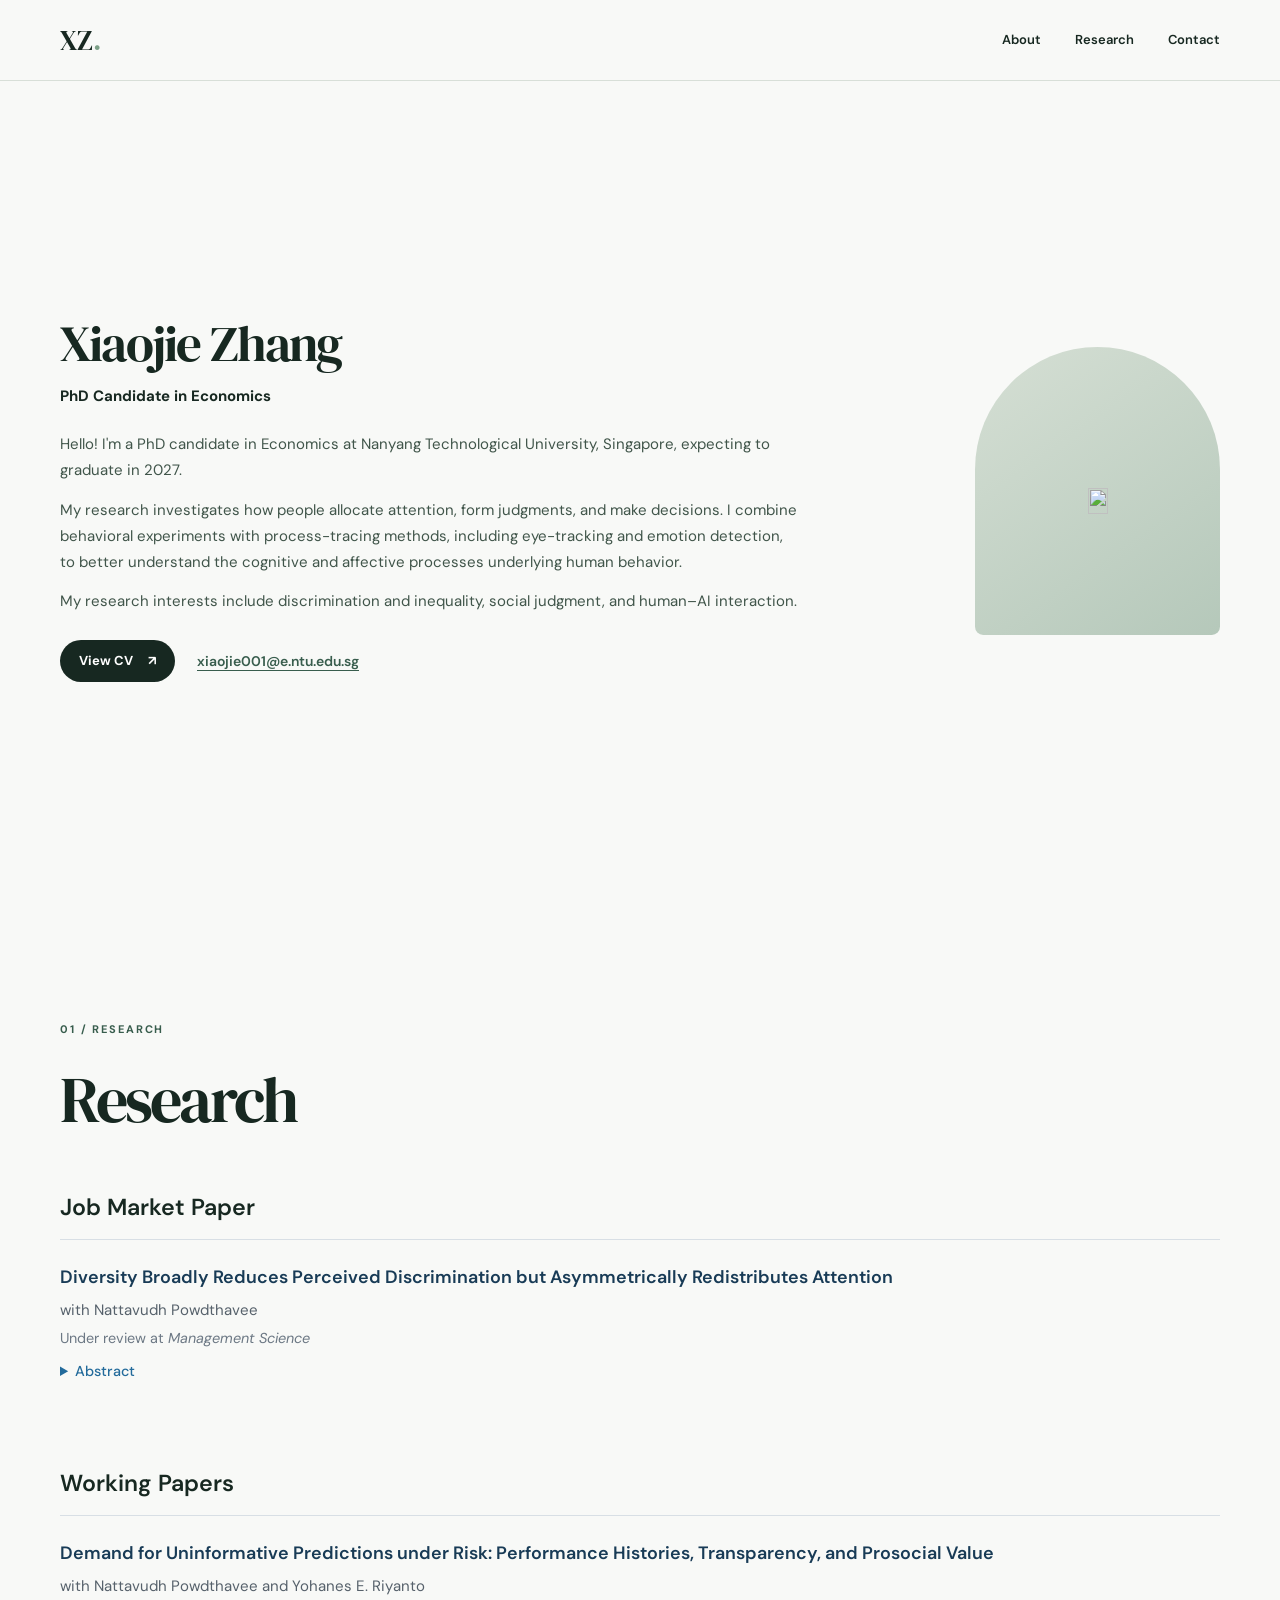
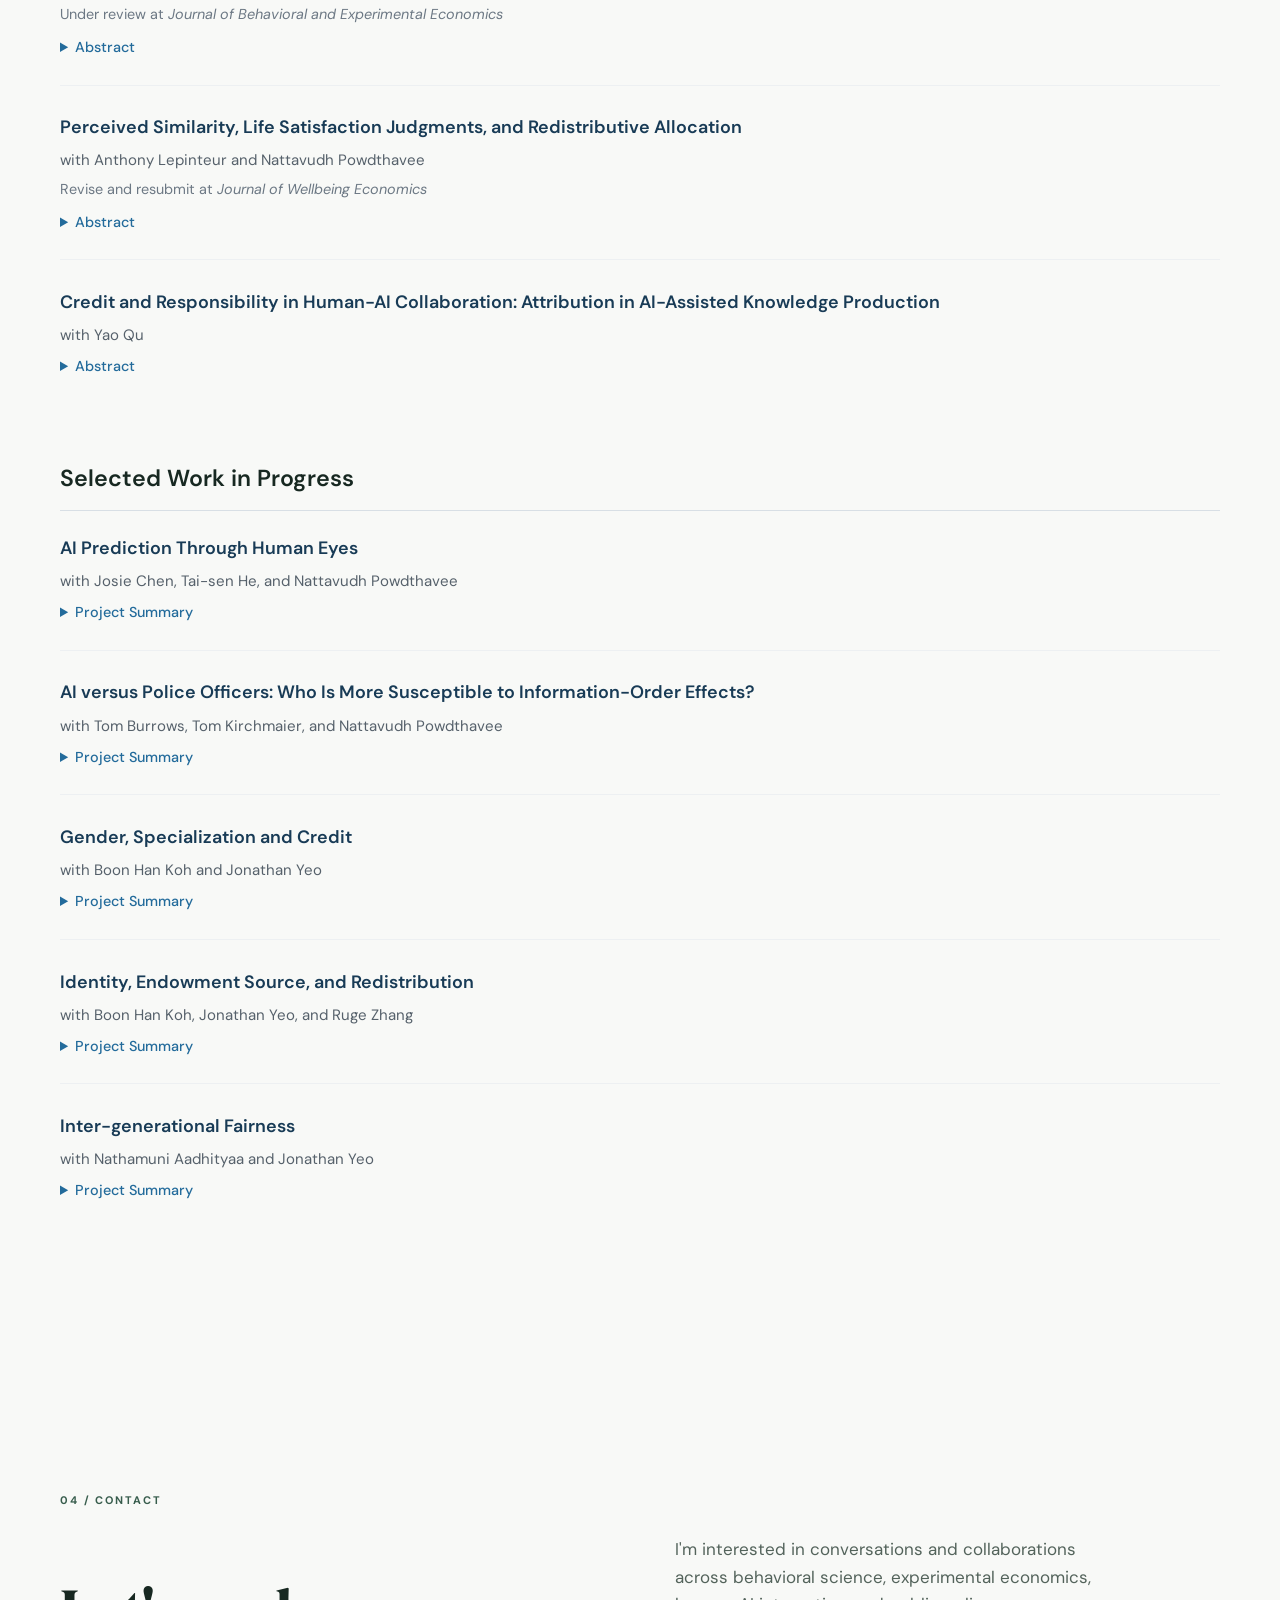
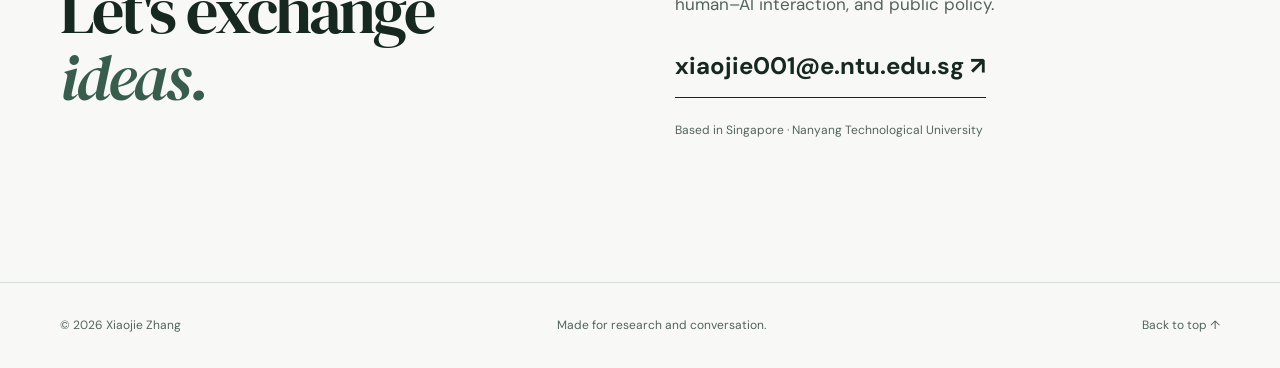
==== index.html @ b6a3ad47 "Initial commit" ====
<!doctype html>
<html lang="en">
<head>
  <meta charset="utf-8" />

  <title>Xiaojie Zhang | Research</title>
  <link rel="stylesheet" href="styles.css" />
  <script defer src="script.js"></script>
</head>
<body>
  <a class="skip-link" href="#main">Skip to main content</a>
  <header class="site-header">
    <div class="wrap nav-inner">
      <a class="brand" href="#top" aria-label="Xiaojie Zhang, home">XZ<span class="brand-dot">.</span></a>
      <nav aria-label="Main navigation" class="main-nav">
        <a href="#top">About</a><a href="#research">Research</a><a href="#contact">Contact</a>
      </nav>

    </div>
  </header>

  <main id="main">
    <section class="intro-section wrap" id="top" aria-labelledby="intro-title">
      <div class="intro-copy">


<h1 id="intro-title">Xiaojie Zhang</h1>

<p class="intro-role">PhD Candidate in Economics</p>

<p>
  Hello! I'm a PhD candidate in Economics at Nanyang Technological
  University, Singapore, expecting to graduate in 2027.
</p>

<p>
  My research investigates how people allocate attention, form
  judgments, and make decisions. I combine behavioral experiments
  with process-tracing methods, including eye-tracking and emotion
  detection, to better understand the cognitive and affective
  processes underlying human behavior.
</p>

<p>
  My research interests include discrimination and inequality,
  social judgment, and human–AI interaction.
</p>
 <div class="intro-contact">
<a class="intro-cv button primary"
   href="https://drive.google.com/file/d/1fmXw4GqpnabKUkAqQU7kbTFa40cPw5kl/view?usp=sharing"
   target="_blank"
   rel="noopener noreferrer">
  View CV <span aria-hidden="true">↗</span>
</a>
<a class="intro-email" href="mailto:xiaojie001@e.ntu.edu.sg">xiaojie001@e.ntu.edu.sg</a></div>
      </div>
      <aside class="intro-portrait" aria-label="Professional portrait">
        <div class="portrait">
          <div class="portrait-placeholder"><span class="monogram"></span><small><img src="photo_XJ.png" > </small></div>

        </div>
      </aside>
    </section>


<section class="research-section wrap" id="research" aria-labelledby="research-heading">

  <div class="section-heading">
    <div>
      <p class="section-kicker">01 / RESEARCH</p>
      <h2 id="research-heading">Research</h2>
    </div>
  </div>

  <!-- JOB MARKET PAPER -->
  <div class="research-group">
    <h3 class="research-group-title">Job Market Paper</h3>

    <article class="paper-entry">
      <h4>Diversity Broadly Reduces Perceived Discrimination but Asymmetrically Redistributes Attention  </h4>
      <p class="paper-authors">with Nattavudh Powdthavee</p>
      <p class="paper-status">Under review at <em>Management Science</em></p>

<div class="paper-actions">
  <details class="paper-details">
    <summary>Abstract</summary>
    <p>
     Organizations often treat workforce diversity as evidence of fairness, yet diversity itself
may shape how discrimination is recognized. We investigate this possibility in a preregistered
experiment with 1,159 U.S. adults using webcam-based eye tracking. Participants evaluated
hiring outcomes in which discrimination against a focal racial minority group (Asian American
or Black American, assigned between subjects) was held constant while the demographic composition
of other selected candidates varied. We find that greater diversity reduced perceived
discrimination against both focal groups, but its effects on visual attention were asymmetric.
When the focal applicant was the only racial minority selected, Asian American and Black
American applicants received comparable attention. As the hiring outcome became more diverse,
attention to Asian American applicants declined, whereas attention to Black American
applicants was maintained or increased. Exploratory analyses suggest two potential mechanisms:
diversity may serve as a signal of fairness, reducing perceived discrimination, while
competition for limited attention may disproportionately reduce scrutiny of Asian American
applicants. These findings reveal that workforce diversity may not only shape how fair an organization
appears, but also whose disadvantage receives attention and whose is overlooked.
    </p>
  </details>


</div>

    </article>
  </div>

  <!-- WORKING PAPERS -->
  <div class="research-group">
    <h3 class="research-group-title">Working Papers</h3>

    <article class="paper-entry">
      <h4>Demand for Uninformative Predictions under Risk: Performance Histories, Transparency, and Prosocial Value</h4>
      <p class="paper-authors">with Nattavudh Powdthavee and Yohanes E. Riyanto</p>
      <p class="paper-status">Under review at <em>Journal of Behavioral and Experimental Economics</em></p>
      <details class="paper-details">
        <summary>Abstract</summary>
        <p>Predictions that are statistically independent of the outcomes they forecast have no instrumental value, yet people may still acquire them after observing a record of success. We examine whether disclosing their random generation reduces demand and whether demand persists when acquisition benefits charity. In a preregistered laboratory experiment, 750 participants in 39 sessions bet on five fair coin tosses and could surrender part of their endowment to see a prediction before each toss. A 2 × 2 design varies disclosure of the prediction process and whether the surrendered amount is retained by the experimenter or donated to charity. Before any performance history is observed, disclosure reduces acquisition from 30.5% to 13.5% under purchase but only from 30.3% to 28.2% under donation. Successful histories subsequently increase acquisition in all four conditions, including under full disclosure, and the data do not establish that disclosure weakens this response. In the full-information donation condition, 87.8% of bets by acquirers following successful histories match the prediction, against 48.4% among non-acquirers. Disclosure can therefore reduce conventional demand for an uninformative prediction but does not eliminate responses to random success. When acquisition is prosocial, initial demand may persist, and acquirers still use the prediction.</p>
      </details>
    </article>

    <article class="paper-entry">
      <h4>Perceived Similarity, Life Satisfaction Judgments, and Redistributive Allocation</h4>
      <p class="paper-authors">with Anthony Lepinteur and Nattavudh Powdthavee</p>
      <p class="paper-status">Revise and resubmit at <em>Journal of Wellbeing Economics</em></p>
      <details class="paper-details">
        <summary>Abstract</summary>
        <p>It is well-established that people tend to allocate more resources to ingroup or socially similar recipients. Yet it remains unclear whether these transfers reflect a belief that similar recipients suffered larger life satisfaction losses, or whether similarity influences allocation through some other channel. We test this in a preregistered experiment with U.S. participants. Evaluators reported perceived similarity to a target profile, judged changes in a target’s life satisfaction following mirror-opposite income, career, and health shocks, then allocated funds from a temporary public-assistance program to the same target. While randomly assigned demographic similarity (shared gender, age proximity) had no effect on judged welfare loss or allocation, with Bayesian evidence favoring the null, we find that perceived similarity predicted both. A one-standard-deviation increase in perceived similarity predicted percentage points more allocation, though greater similarity was also associated with smaller judged effects of negative shocks. Similar recipients received more support despite being judged to have suffered less, not more. Judgments showed pronounced loss aversion: negative shocks were judged to reduce life satisfaction about times as much as equivalent positive shocks increased it. These findings separate judgments of subjective well-being loss from distributive priority, indicating that similarity-based allocation reflects in-group favoritism rather than a belief that similar recipients suffered larger life-satisfaction losses, with implications for how support is targeted in public-assistance and redistribution settings.</p>
      </details>
    </article>

    <article class="paper-entry">
      <h4>Credit and Responsibility in Human-AI Collaboration: Attribution in AI-Assisted Knowledge Production</h4>
      <p class="paper-authors">with Yao Qu</p>
      <details class="paper-details">
        <summary>Abstract</summary>
        <p>This study examines how individuals make ethical judgments about credit and responsibility in human-AI collaboration and identifies the psychological mechanisms underlying attribution in this context. Drawing on attribution theory, we contrast motivational and informational accounts using a randomized experimental design that isolates attribution from performance-based inference. The results show that attribution follows an informational logic: negative outcomes are treated as diagnostic of responsibility and lead to a systematic concentration of attribution on the human actor, while evaluative perspective plays a limited role. This pattern is further conditioned by how AI is perceived, with responsibility becoming more distributed when AI is viewed as a collaborative contributor rather than a tool. We argue that this responsibility-centered pattern reflects the liminal status of AI in knowledge production, where contributions are distributed but accountability remains anchored to humans. These findings have implications for moral accountability, authorship, and the ethical governance of knowledge work in AI-assisted contexts.</p>
      </details>
    </article>
  </div>

  <!-- WORK IN PROGRESS -->
  <div class="research-group">
    <h3 class="research-group-title">Selected Work in Progress</h3>

    <article class="paper-entry">
      <h4>AI Prediction Through Human Eyes</h4>
      <p class="paper-authors">with Josie Chen, Tai-sen He, and Nattavudh Powdthavee</p>
      <details class="paper-details">
        <summary>Project Summary</summary>
        <p>Exploring the role of human visual attention in AI predictions of human decisions.</p>
      </details>
    </article>

    <article class="paper-entry">
      <h4>AI versus Police Officers: Who Is More Susceptible to Information-Order Effects?</h4>
      <p class="paper-authors">with Tom Burrows, Tom Kirchmaier, and Nattavudh Powdthavee</p>
      <details class="paper-details">
        <summary>Project Summary</summary>
        <p>Comparing the influence of information order on judgments made by people and AI.</p>
      </details>
    </article>

    <article class="paper-entry">
      <h4>Gender, Specialization and Credit</h4>
      <p class="paper-authors">with Boon Han Koh and Jonathan Yeo</p>
      <details class="paper-details">
        <summary>Project Summary</summary>
        <p>Studying gender and the distribution of credit in tasks involving specialization.</p>
      </details>
    </article>

    <article class="paper-entry">
      <h4>Identity, Endowment Source, and Redistribution</h4>
      <p class="paper-authors">with Boon Han Koh, Jonathan Yeo, and Ruge Zhang</p>
      <details class="paper-details">
        <summary>Project Summary</summary>
        <p>Research on identity, the origins of endowments, and redistributive decisions.</p>
      </details>
    </article>

    <article class="paper-entry">
      <h4>Inter-generational Fairness</h4>
      <p class="paper-authors">with Nathamuni Aadhityaa and Jonathan Yeo</p>
      <details class="paper-details">
        <summary>Project Summary</summary>
        <p>Exploring fairness and allocation across generations.</p>
      </details>
    </article>
  </div>

</section>



    <section class="contact-section wrap" id="contact" aria-labelledby="contact-heading"><p class="section-kicker">04 / CONTACT</p><div class="contact-grid"><h2 id="contact-heading">Let's exchange<br><em>ideas.</em></h2><div><p>I'm interested in conversations and collaborations across behavioral science, experimental economics, human–AI interaction, and public policy.</p><a class="contact-email" href="mailto:xiaojie001@e.ntu.edu.sg">xiaojie001@e.ntu.edu.sg <span aria-hidden="true">↗</span></a><p class="location">Based in Singapore · Nanyang Technological University</p></div></div></section>
  </main>
  <footer class="footer"><div class="wrap footer-inner"><span>© <span id="year">2026</span> Xiaojie Zhang</span><span>Made for research and conversation.</span><a href="#top">Back to top ↑</a></div></footer>
</body>
</html>
---- styles.css ----
@import url('https://fonts.googleapis.com/css2?family=DM+Sans:wght@400;500;600;700&family=DM+Serif+Display:ital@0;1&display=swap');
:root{--bg:#f8f9f7;--ink:#172821;--muted:#53635b;--border:#d8dfd8;--accent:#385d4d;--pale:#eaf0e9;--card:#ffffff;--serif:'DM Serif Display',Georgia,serif;--sans:'DM Sans',Arial,sans-serif}*{box-sizing:border-box}html{scroll-behavior:smooth;scroll-padding-top:90px}body{margin:0;font-family:var(--sans);background:var(--bg);color:var(--ink);line-height:1.6;-webkit-font-smoothing:antialiased}a{color:inherit;text-decoration:none}button{font:inherit}.wrap{width:min(1160px,calc(100% - 80px));margin-inline:auto}.skip-link{position:absolute;top:-50px;left:10px;padding:10px;background:#fff;z-index:99}.skip-link:focus{top:10px}.site-header{position:sticky;top:0;z-index:10;background:rgba(248,249,247,.94);backdrop-filter:blur(16px);border-bottom:1px solid var(--border)}.nav-inner{min-height:80px;display:flex;align-items:center;justify-content:space-between;gap:24px}.brand{font-family:var(--serif);font-size:28px;line-height:1}.brand-dot{color:#7ca087}.main-nav{display:flex;gap:34px;font-size:13px;font-weight:600}.main-nav a,.footer a{transition:color .2s}.main-nav a:hover,.footer a:hover{color:#70927c}.nav-cv{border:1px solid var(--ink);border-radius:100px;padding:9px 20px;font-size:13px;font-weight:700}.nav-cv:hover{background:var(--ink);color:#fff}.hero{display:grid;grid-template-columns:1.32fr .68fr;align-items:center;gap:80px;min-height:650px;padding-top:72px;padding-bottom:92px}.eyebrow,.section-kicker,.small-label{letter-spacing:.17em;font-size:11px;font-weight:700}.eyebrow{display:flex;align-items:center;gap:10px;color:var(--accent)}.status-dot{height:7px;width:7px;background:#6c9a74;border-radius:50%}h1,h2,h3,p{margin-top:0}h1,h2{font-family:var(--serif);font-weight:400;letter-spacing:-.045em}h1{font-size:clamp(82px,10vw,150px);line-height:.92;margin:26px 0 35px}h1 em,h2 em{font-weight:400;color:var(--accent)}.hero-role{font-weight:700;font-size:18px;line-height:1.45}.hero-role span{font-weight:400;color:var(--muted)}.hero-intro{font-size:17px;color:var(--muted);max-width:520px;line-height:1.8;margin:25px 0 29px}.hero-actions{display:flex;gap:28px;align-items:center;flex-wrap:wrap}.button{display:inline-flex;gap:26px;align-items:center;padding:15px 23px;border-radius:100px;font-size:13px;font-weight:700}.button.primary{background:var(--ink);color:#fff}.button.primary:hover{background:var(--accent)}.text-link{font-size:13px;font-weight:700;border-bottom:1px solid var(--ink);padding-bottom:4px}.portrait{aspect-ratio:4/4.6;background:linear-gradient(145deg,#d5dfd4,#b5c8ba);overflow:hidden;border-radius:150px 150px 10px 10px}.portrait img{width:100%;height:100%;object-fit:cover}.portrait-placeholder{height:100%;display:flex;flex-direction:column;align-items:center;justify-content:center;color:#395c48;gap:20px}.monogram{font-family:var(--serif);font-size:100px;opacity:.55}.portrait-placeholder small{font-size:11px;letter-spacing:.1em;text-transform:uppercase}.hero-note{padding-top:24px}.small-label{color:var(--muted)}.hero-note p{font-family:var(--serif);font-size:21px;line-height:1.4;margin:10px 0 0}.hero-note span:not(.small-label){color:#8b9e8d}.about-section{background:var(--pale);padding:115px 0}.about-grid{display:grid;grid-template-columns:1fr 1fr;gap:90px}.section-kicker{color:var(--accent);margin-bottom:27px}h2{font-size:clamp(43px,5vw,68px);line-height:1.05}.about-text{font-size:17px;line-height:1.85;color:#40554a}.about-text p{margin-bottom:20px}.tags{display:flex;flex-wrap:wrap;gap:9px;margin-top:25px}.tags span{border:1px solid #b4c6b8;border-radius:40px;padding:7px 13px;font-size:12px;color:var(--ink)}.research-section{padding-top:120px;padding-bottom:110px}.section-heading{display:flex;justify-content:space-between;gap:40px;align-items:end;margin-bottom:35px}.section-heading h2{margin-bottom:0}.section-heading>p{color:var(--muted);max-width:260px;font-size:14px}.filter-bar{display:flex;gap:10px;flex-wrap:wrap;border-bottom:1px solid var(--border);padding:0 0 25px;margin-bottom:28px}.filter{background:transparent;border:1px solid var(--border);border-radius:40px;padding:10px 17px;cursor:pointer;font-size:12px;font-weight:700;color:var(--muted);transition:background .2s,color .2s}.filter:hover,.filter.active{background:var(--ink);color:#fff;border-color:var(--ink)}.filter-count{opacity:.55;padding-left:6px}.project-grid{display:grid;grid-template-columns:repeat(3,minmax(0,1fr));gap:16px}.project{background:var(--card);border:1px solid var(--border);border-radius:8px;min-height:355px;padding:27px;display:flex;flex-direction:column;justify-content:space-between;gap:26px;transition:transform .2s,border-color .2s,box-shadow .2s}.project:hover{transform:translateY(-4px);border-color:#9fb5a6;box-shadow:0 10px 25px rgba(28,61,44,.06)}.project[hidden]{display:none}.project.featured{grid-column:span 2;background:#213b30;color:#f5f7f2}.project-top,.project-bottom{display:flex;justify-content:space-between;gap:10px}.project-index{font-size:10px;letter-spacing:.14em;font-weight:700;opacity:.75}.project-icon{font-size:20px;opacity:.55}.project-category{text-transform:uppercase;letter-spacing:.12em;color:#71927d;font-size:10px;font-weight:700}.featured .project-category{color:#b6d7bf}.project h3{font-family:var(--serif);font-size:25px;line-height:1.18;font-weight:400;letter-spacing:-.018em;margin:14px 0}.featured h3{font-size:clamp(30px,3.2vw,42px);max-width:650px}.project-description{font-size:13px;opacity:.8;line-height:1.75;max-width:580px}.project-bottom{border-top:1px solid var(--border);padding-top:19px;flex-direction:column}.featured .project-bottom{border-color:#496456}.project-bottom p{font-size:12px;line-height:1.6;margin:0;opacity:.85}.project-status{font-size:11px;opacity:.7}.research-note{margin-top:25px;color:var(--muted);font-size:12px}.experience-section{background:#edf1eb;padding:115px 0}.experience-grid{display:grid;grid-template-columns:.8fr 1.2fr;gap:90px}.experience-intro{max-width:290px;color:var(--muted)}.experience-columns{display:grid;grid-template-columns:1fr 1fr;gap:35px}.experience-group h3{font-size:14px;letter-spacing:.04em;border-bottom:1px solid #bdcbc0;padding-bottom:15px;margin-bottom:17px}.timeline-item{display:grid;grid-template-columns:86px 1fr;gap:12px;margin-bottom:18px}.timeline-item span{font-size:11px;color:var(--muted)}.timeline-item p,.compact-copy{font-size:13px;line-height:1.7;margin:0;color:#43564a}.timeline-item strong,.compact-copy strong{color:var(--ink)}.contact-section{padding-top:125px;padding-bottom:130px}.contact-grid{display:grid;grid-template-columns:1fr 1fr;gap:70px;align-items:center}.contact-grid h2{margin:0}.contact-grid>div>p:first-child{max-width:450px;font-size:17px;color:var(--muted)}.contact-email{display:inline-block;border-bottom:1px solid var(--ink);font-weight:700;font-size:clamp(16px,2.1vw,24px);padding:12px 0}.location{font-size:12px;color:var(--muted);margin-top:23px}.footer{border-top:1px solid var(--border)}.footer-inner{min-height:85px;display:flex;align-items:center;justify-content:space-between;gap:20px;font-size:12px;color:var(--muted)}:focus-visible{outline:3px solid #8bad94;outline-offset:3px}@media(max-width:900px){.wrap{width:min(100% - 44px,720px)}.hero{gap:35px;min-height:auto}.project-grid{grid-template-columns:repeat(2,minmax(0,1fr))}.about-grid,.experience-grid{gap:45px}.experience-columns{grid-template-columns:1fr}}@media(max-width:650px){.wrap{width:calc(100% - 36px)}.nav-inner{min-height:70px;gap:10px}.main-nav{gap:12px;font-size:11px}.main-nav a[href="#experience"]{display:none}.nav-cv{padding:6px 12px;font-size:11px}.hero{display:flex;flex-direction:column;align-items:stretch;padding-top:55px;padding-bottom:70px;gap:50px}.hero-aside{display:grid;grid-template-columns:140px 1fr;align-items:center;gap:22px}.portrait{height:170px;aspect-ratio:auto;border-radius:90px 90px 6px 6px}.monogram{font-size:50px}.portrait-placeholder small{font-size:8px;text-align:center}.hero-note{padding:0}.hero-note p{font-size:17px}h1{font-size:clamp(72px,16vw,105px)}.hero-intro{font-size:15px}.about-section,.experience-section{padding:75px 0}.about-grid,.experience-grid,.contact-grid{grid-template-columns:1fr;gap:22px}.about-text{font-size:15px}.research-section{padding:75px 0}.section-heading{display:block}.section-heading>p{margin-top:22px}.project-grid{grid-template-columns:1fr}.project.featured{grid-column:auto}.project{min-height:300px}.featured h3{font-size:30px}.contact-section{padding:80px 0}.footer-inner{flex-wrap:wrap;padding:20px 0;min-height:auto}.footer-inner span:nth-child(2){display:none}}

/* Compact combined homepage and About section */
.intro-section{display:grid;grid-template-columns:minmax(0,1fr) 245px;gap:64px;align-items:center;padding-top:61px;padding-bottom:76px;min-height:0}
.intro-copy h1{font-family:var(--serif);font-size:clamp(38px,4vw,56px);letter-spacing:-.035em;line-height:1.1;margin:15px 0 13px}
.intro-role{font-size:15px;font-weight:700;margin-bottom:23px}
.intro-role span{color:var(--muted);font-weight:400}
.intro-copy>p:not(.eyebrow):not(.intro-role){font-size:15px;line-height:1.75;color:#40554a;max-width:740px;margin-bottom:13px}
.intro-copy .tags{margin-top:21px}
.intro-contact{display:flex;flex-wrap:wrap;align-items:center;gap:22px;margin-top:25px}
.intro-contact .button{padding:11px 19px;gap:15px}
.intro-email{font-size:14px;font-weight:600;color:var(--accent);overflow-wrap:anywhere;text-decoration:underline;text-underline-offset:4px}
.intro-portrait .portrait{width:100%;aspect-ratio:4/4.7}
.intro-portrait .monogram{font-size:74px}
.methods-section{background:var(--pale);padding:90px 0 100px}
.methods-grid{display:grid;grid-template-columns:repeat(3,minmax(0,1fr));gap:18px}
.method-card{border:1px solid #c9d7cc;background:#f9fbf8;border-radius:10px;min-height:195px;padding:26px;display:flex;flex-direction:column;justify-content:space-between;gap:12px}
.method-index{letter-spacing:.13em;font-size:10px;font-weight:700;color:var(--accent)}
.method-card h3{font-family:var(--serif);font-size:27px;line-height:1.2;font-weight:400;margin:auto 0 3px}
.method-card p{font-size:13px;color:var(--muted);margin:0}
.cv-section{padding-top:90px;padding-bottom:90px}
.cv-panel{border-top:1px solid var(--border);border-bottom:1px solid var(--border);display:flex;align-items:center;justify-content:space-between;gap:35px;padding:43px 0}
.cv-panel h2{font-size:clamp(35px,4vw,52px);margin-bottom:15px}
.cv-panel p:not(.section-kicker){font-size:14px;color:var(--muted);max-width:570px;margin-bottom:0}
.cv-pending{font-size:12px!important;font-style:italic;text-align:right}
@media(max-width:900px){.intro-section{grid-template-columns:minmax(0,1fr) 200px;gap:35px}.methods-grid{gap:11px}}
@media(max-width:650px){.main-nav{gap:10px;flex-wrap:wrap;justify-content:center}.main-nav a{font-size:10px}.intro-section{display:flex;flex-direction:column-reverse;align-items:stretch;padding:29px 0 60px;gap:20px}.intro-portrait{align-self:flex-start;width:120px}.intro-portrait .portrait{height:142px;aspect-ratio:auto;border-radius:80px 80px 7px 7px}.intro-portrait .monogram{font-size:38px}.intro-copy h1{font-size:42px;margin-top:10px}.intro-copy>p:not(.eyebrow):not(.intro-role){font-size:14px}.intro-contact{gap:14px}.intro-email{font-size:13px}.methods-section{padding:65px 0}.methods-grid{grid-template-columns:1fr}.method-card{min-height:145px}.cv-section{padding:65px 0}.cv-panel{align-items:flex-start;flex-direction:column;gap:19px}.cv-pending{text-align:left}}


/* Full-screen Home/About: the next section begins below the first viewport.
   The sticky navigation occupies 80px on desktop and 70px on mobile. */
.intro-section {
  min-height: calc(100vh - 80px);
  min-height: calc(100svh - 80px);
  padding-top: clamp(35px, 5vh, 80px);
  padding-bottom: clamp(35px, 5vh, 80px);
}
@media (max-width: 650px) {
  .intro-section {
    min-height: calc(100vh - 70px);
    min-height: calc(100svh - 70px);
    padding-top: 28px;
    padding-bottom: 32px;
    justify-content: center;
  }
}

/* Research section — academic publication list */

.research-group {
  margin-top: 3.5rem;
}

.research-group-title {
  font-size: 1.45rem;
  font-weight: 600;
  padding-bottom: 0.8rem;
  margin-bottom: 1.5rem;
  border-bottom: 1px solid #d8dfe5;
}

.paper-entry {
  padding: 0 0 1.6rem;
  margin-bottom: 1.8rem;
  border-bottom: 1px solid #edf0f2;
}

.paper-entry:last-child {
  border-bottom: none;
}

.paper-entry h4 {
  font-size: 1.12rem;
  font-weight: 600;
  line-height: 1.5;
  margin: 0 0 0.45rem;
  color: #183b56;
}

.paper-authors {
  font-size: 0.94rem;
  line-height: 1.6;
  color: #56616b;
  margin: 0 0 0.35rem;
}

.paper-status {
  font-size: 0.9rem;
  color: #6c7884;
  margin: 0 0 0.6rem;
}

.paper-details {
  margin-top: 0.5rem;
}

.paper-details summary {
  display: list-item;
  width: fit-content;
  color: #236b9b;
  font-size: 0.9rem;
  font-weight: 500;
  cursor: pointer;
}

.paper-details summary:hover {
  text-decoration: underline;
}

.paper-details p {
  max-width: 780px;
  margin-top: 0.85rem;
  font-size: 0.94rem;
  line-height: 1.8;
  color: #46515b;
}

@media (max-width: 768px) {
  .research-group {
    margin-top: 2.5rem;
  }

  .research-group-title {
    font-size: 1.25rem;
  }

  .paper-entry h4 {
    font-size: 1.05rem;
  }
}

.paper-actions {
  display: flex;
  align-items: flex-start;
  gap: 1.5rem;
  margin-top: 0.6rem;
}

.paper-actions .paper-details {
  margin-top: 0;
  display: contents;
}

.paper-actions .paper-details[open] {
  display: block;
}

.paper-text-link {
  color: #236b9b;
  font-size: 0.9rem;
  font-weight: 500;
  text-decoration: none;
  white-space: nowrap;
}

.paper-text-link:hover {
  text-decoration: underline;
}
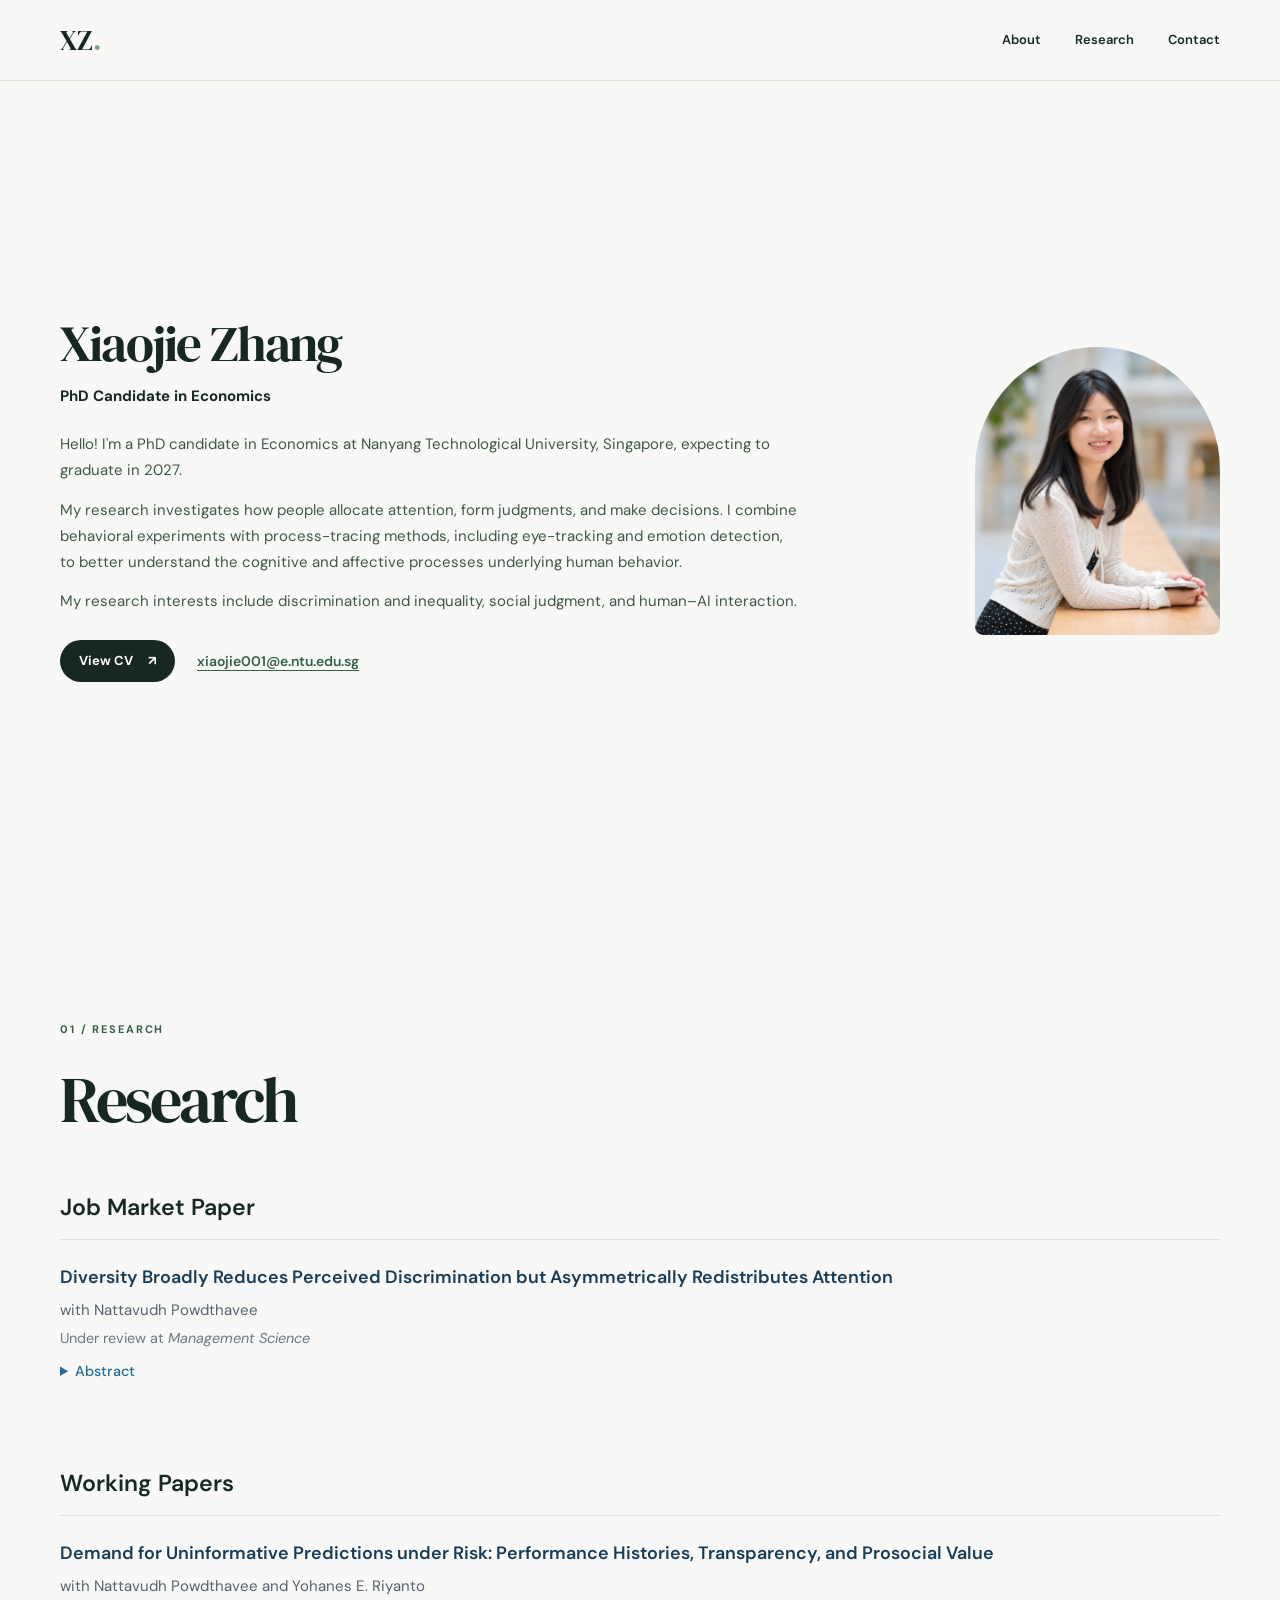
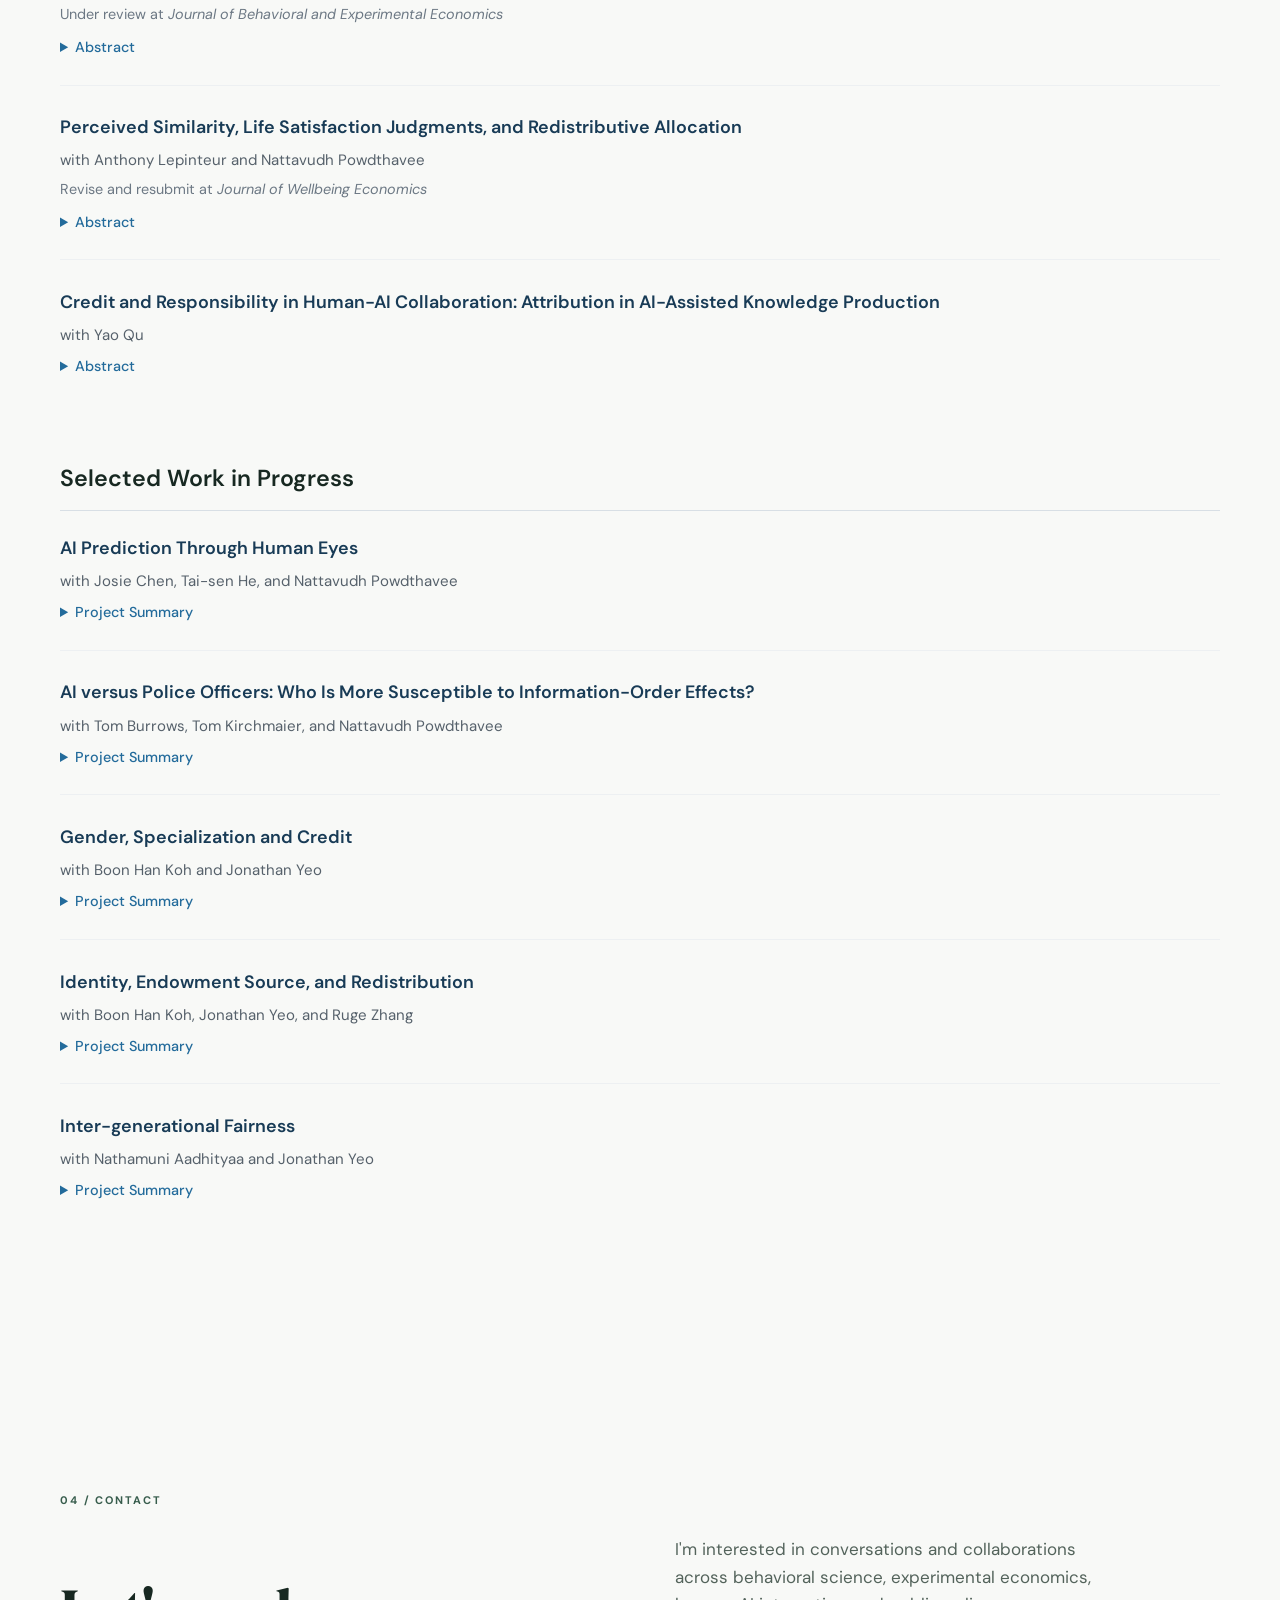
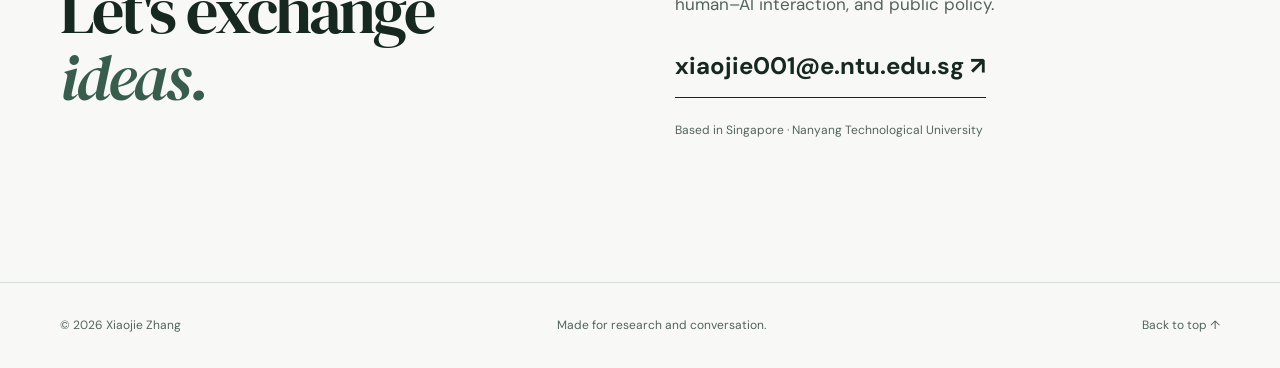
==== commit a485fee0: "Fix image filename case in portrait section" ====
--- a/index.html
+++ b/index.html
@@ -56,7 +56,7 @@
       </div>
       <aside class="intro-portrait" aria-label="Professional portrait">
         <div class="portrait">
-          <div class="portrait-placeholder"><span class="monogram"></span><small><img src="photo_XJ.png" > </small></div>
+          <div class="portrait-placeholder"><span class="monogram"></span><small><img src="photo_xj.png" > </small></div>
 
         </div>
       </aside>
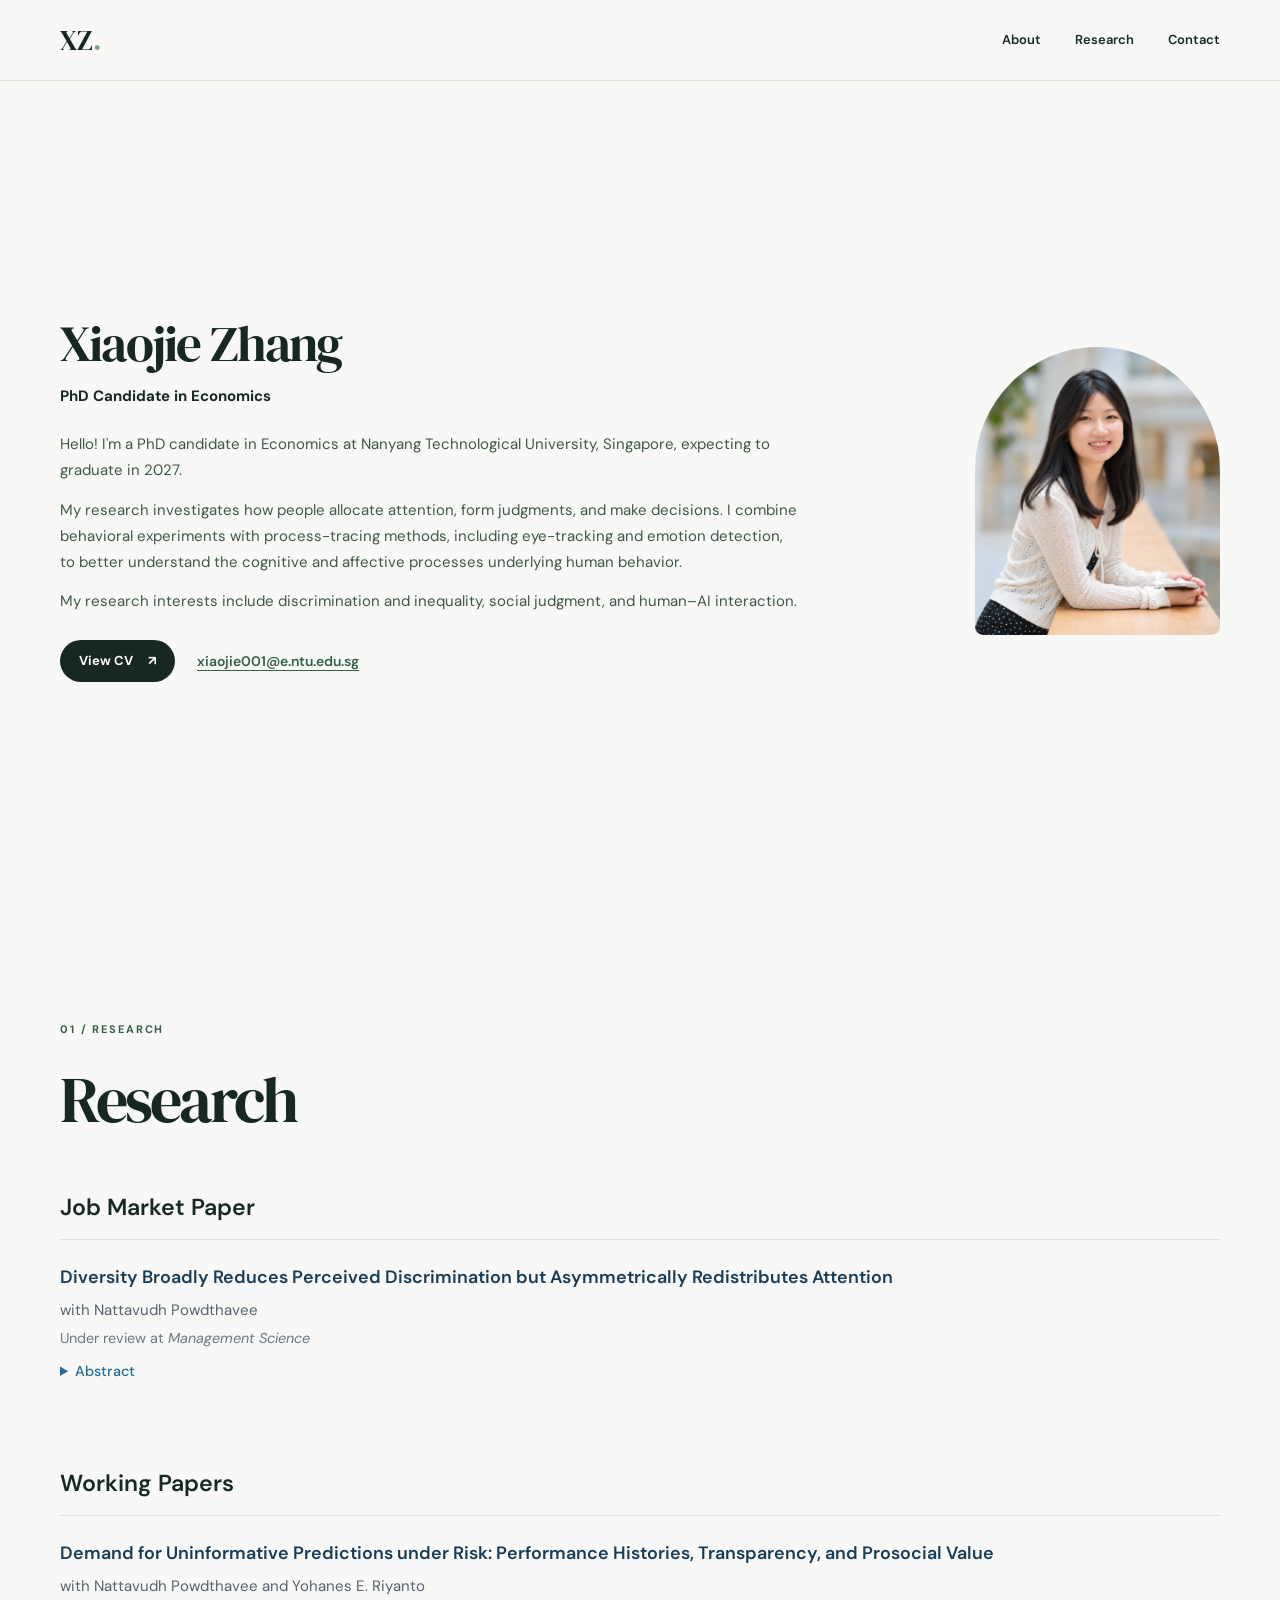
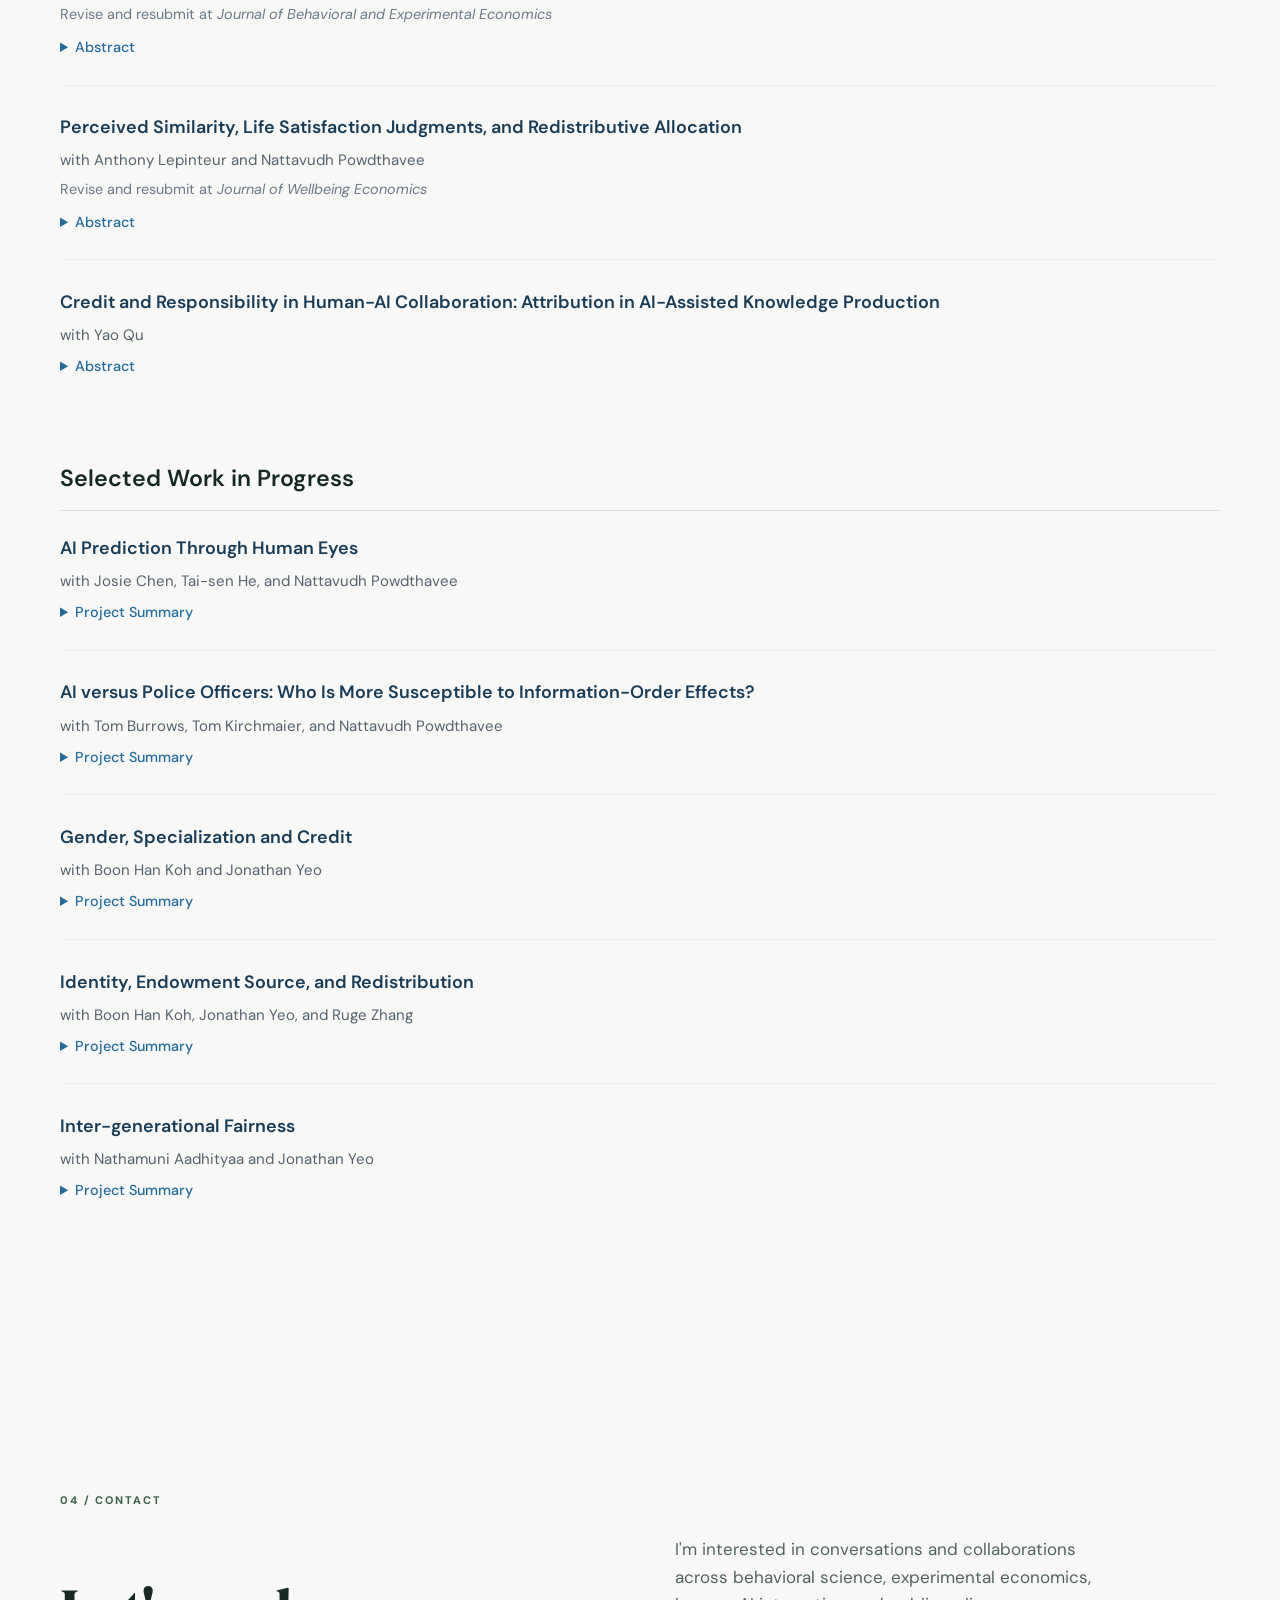
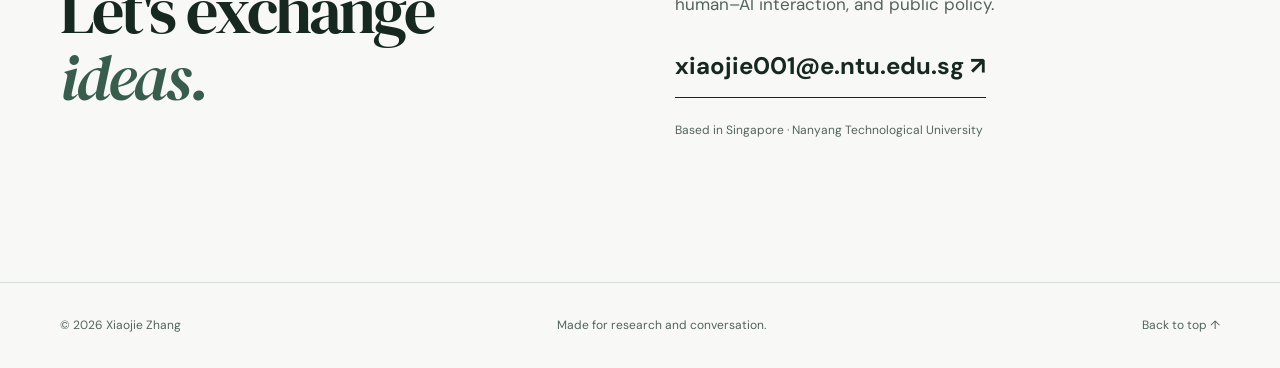
==== commit 0c78dcf4: "1" ====
--- a/index.html
+++ b/index.html
@@ -116,7 +116,7 @@
     <article class="paper-entry">
       <h4>Demand for Uninformative Predictions under Risk: Performance Histories, Transparency, and Prosocial Value</h4>
       <p class="paper-authors">with Nattavudh Powdthavee and Yohanes E. Riyanto</p>
-      <p class="paper-status">Under review at <em>Journal of Behavioral and Experimental Economics</em></p>
+      <p class="paper-status">Revise and resubmit at <em>Journal of Behavioral and Experimental Economics</em></p>
       <details class="paper-details">
         <summary>Abstract</summary>
         <p>Predictions that are statistically independent of the outcomes they forecast have no instrumental value, yet people may still acquire them after observing a record of success. We examine whether disclosing their random generation reduces demand and whether demand persists when acquisition benefits charity. In a preregistered laboratory experiment, 750 participants in 39 sessions bet on five fair coin tosses and could surrender part of their endowment to see a prediction before each toss. A 2 × 2 design varies disclosure of the prediction process and whether the surrendered amount is retained by the experimenter or donated to charity. Before any performance history is observed, disclosure reduces acquisition from 30.5% to 13.5% under purchase but only from 30.3% to 28.2% under donation. Successful histories subsequently increase acquisition in all four conditions, including under full disclosure, and the data do not establish that disclosure weakens this response. In the full-information donation condition, 87.8% of bets by acquirers following successful histories match the prediction, against 48.4% among non-acquirers. Disclosure can therefore reduce conventional demand for an uninformative prediction but does not eliminate responses to random success. When acquisition is prosocial, initial demand may persist, and acquirers still use the prediction.</p>
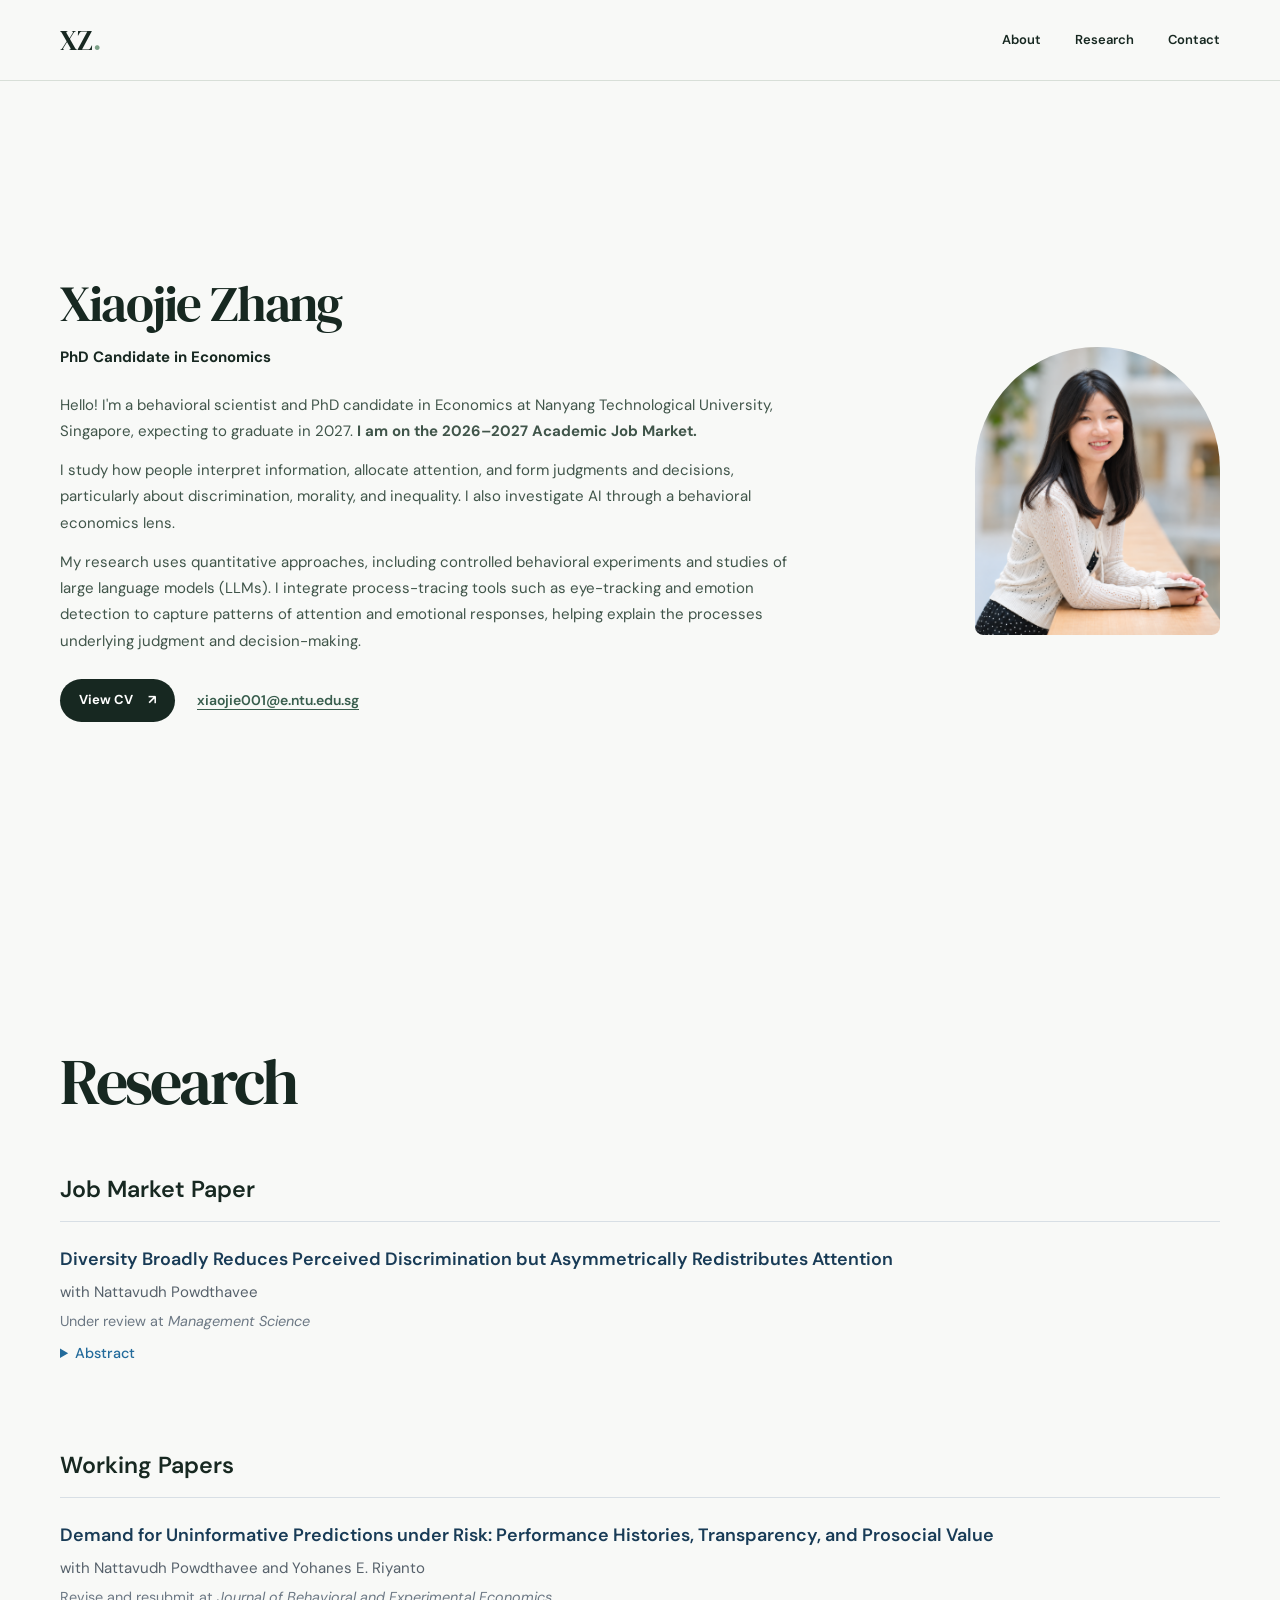
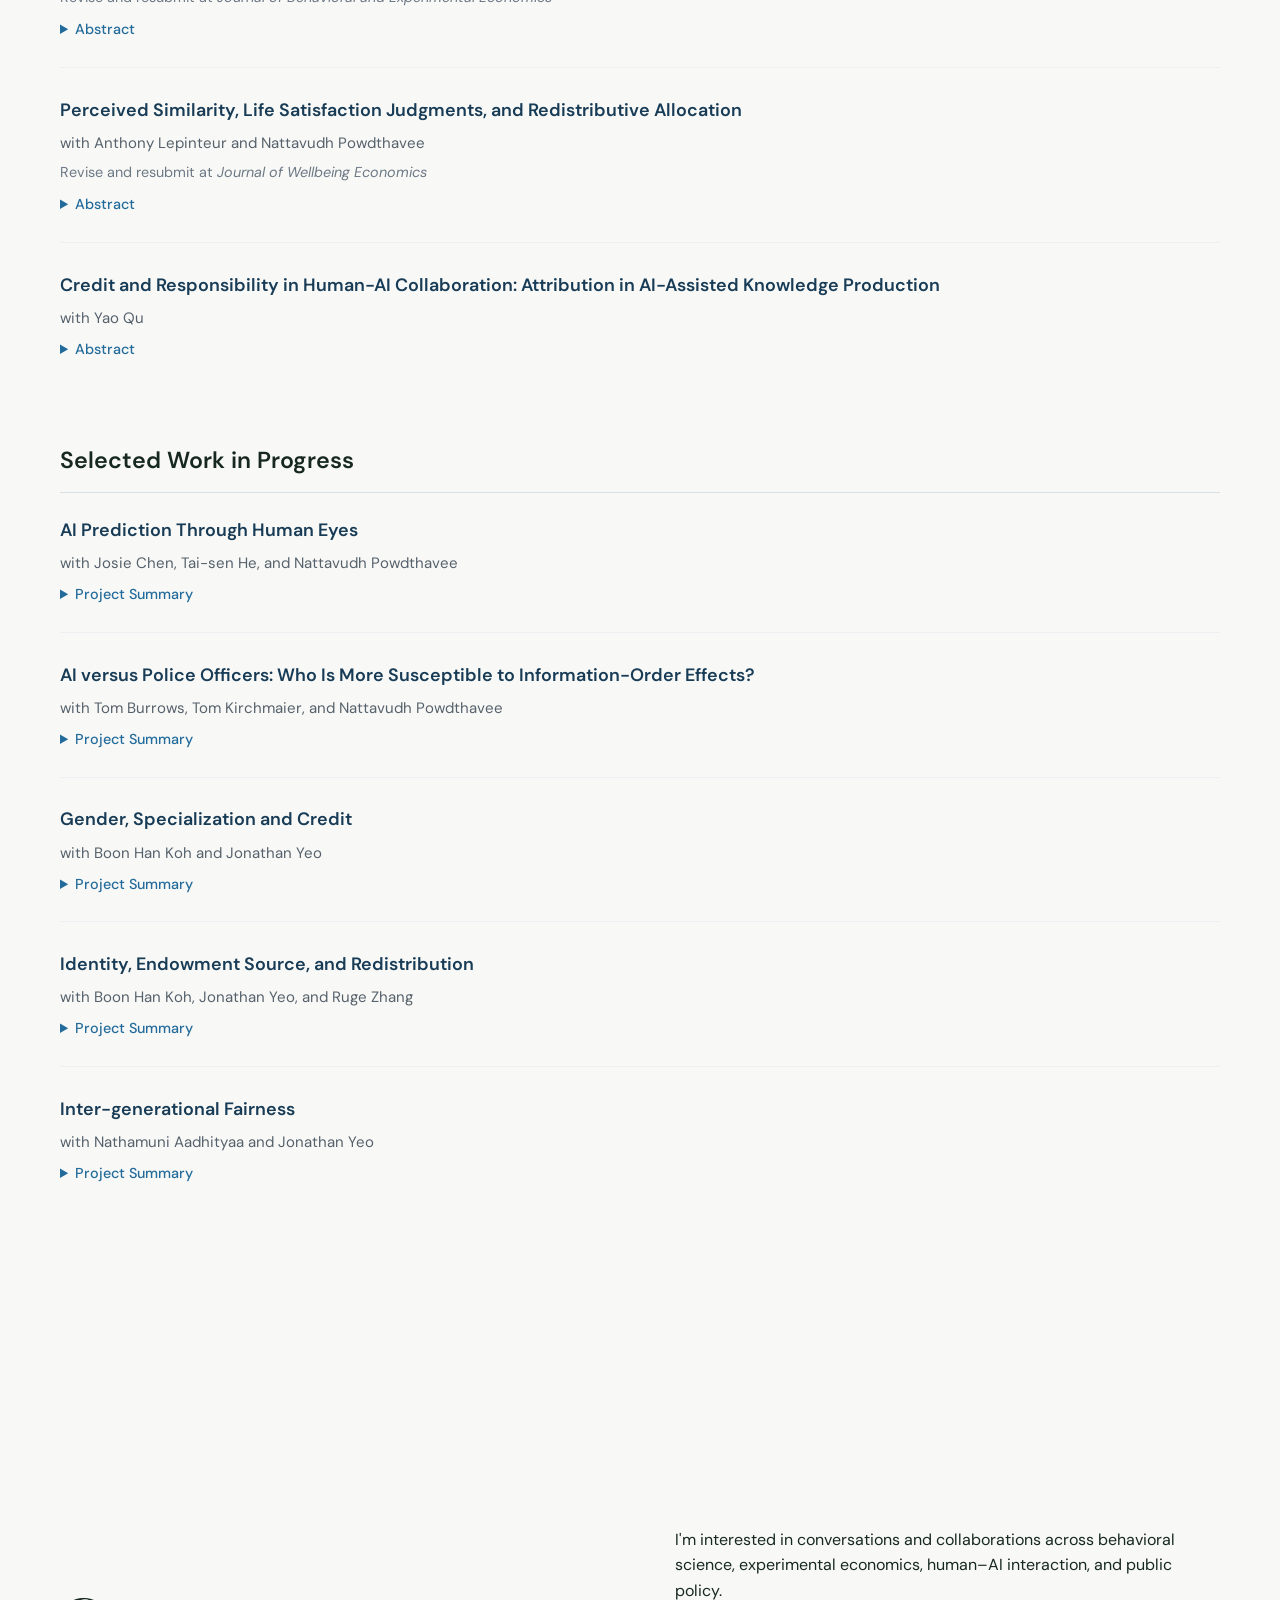
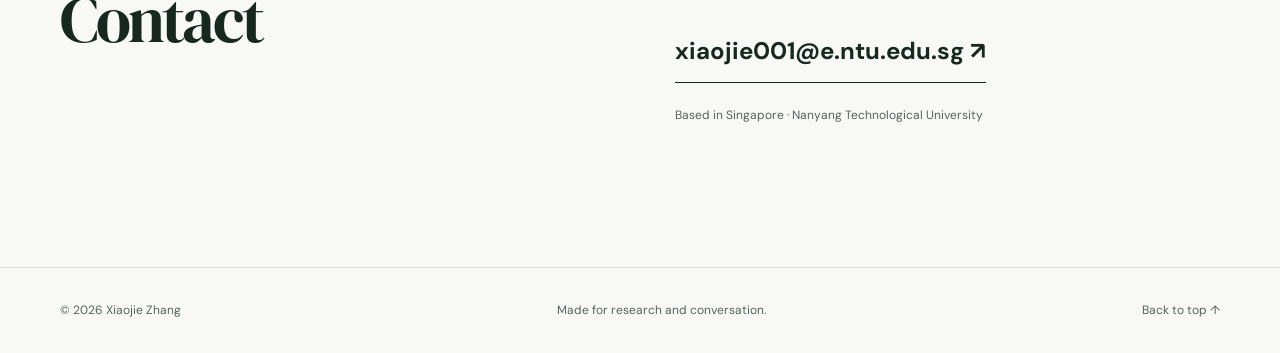
==== commit f4ece4d9: "1" ====
--- a/index.html
+++ b/index.html
@@ -28,22 +28,18 @@
 
 <p class="intro-role">PhD Candidate in Economics</p>
 
+
 <p>
-  Hello! I'm a PhD candidate in Economics at Nanyang Technological
-  University, Singapore, expecting to graduate in 2027.
+  Hello! I'm a behavioral scientist and PhD candidate in Economics at Nanyang Technological
+  University, Singapore, expecting to graduate in 2027. <b> I am on the 2026–2027 Academic Job Market.</b>
 </p>
 
 <p>
-  My research investigates how people allocate attention, form
-  judgments, and make decisions. I combine behavioral experiments
-  with process-tracing methods, including eye-tracking and emotion
-  detection, to better understand the cognitive and affective
-  processes underlying human behavior.
+I study how people interpret information, allocate attention, and form judgments and decisions, particularly about discrimination, morality, and inequality. I also investigate AI through a behavioral economics lens.
 </p>
 
 <p>
-  My research interests include discrimination and inequality,
-  social judgment, and human–AI interaction.
+My research uses quantitative approaches, including controlled behavioral experiments and studies of large language models (LLMs). I integrate process-tracing tools such as eye-tracking and emotion detection to capture patterns of attention and emotional responses, helping explain the processes underlying judgment and decision-making.
 </p>
  <div class="intro-contact">
 <a class="intro-cv button primary"
@@ -67,7 +63,7 @@
 
   <div class="section-heading">
     <div>
-      <p class="section-kicker">01 / RESEARCH</p>
+      <p class="section-kicker"></p>
       <h2 id="research-heading">Research</h2>
     </div>
   </div>
@@ -197,7 +193,10 @@
 
 
 
-    <section class="contact-section wrap" id="contact" aria-labelledby="contact-heading"><p class="section-kicker">04 / CONTACT</p><div class="contact-grid"><h2 id="contact-heading">Let's exchange<br><em>ideas.</em></h2><div><p>I'm interested in conversations and collaborations across behavioral science, experimental economics, human–AI interaction, and public policy.</p><a class="contact-email" href="mailto:xiaojie001@e.ntu.edu.sg">xiaojie001@e.ntu.edu.sg <span aria-hidden="true">↗</span></a><p class="location">Based in Singapore · Nanyang Technological University</p></div></div></section>
+    <section class="contact-section wrap" id="contact" aria-labelledby="contact-heading"><p class="section-kicker"></p><div class="contact-grid"><h2 id="contact-heading">Contact</h2><div>
+
+        <br>
+        <p>I'm interested in conversations and collaborations across behavioral science, experimental economics, human–AI interaction, and public policy.</p><a class="contact-email" href="mailto:xiaojie001@e.ntu.edu.sg">xiaojie001@e.ntu.edu.sg <span aria-hidden="true">↗</span></a><p class="location">Based in Singapore · Nanyang Technological University</p></div></div></section>
   </main>
   <footer class="footer"><div class="wrap footer-inner"><span>© <span id="year">2026</span> Xiaojie Zhang</span><span>Made for research and conversation.</span><a href="#top">Back to top ↑</a></div></footer>
 </body>
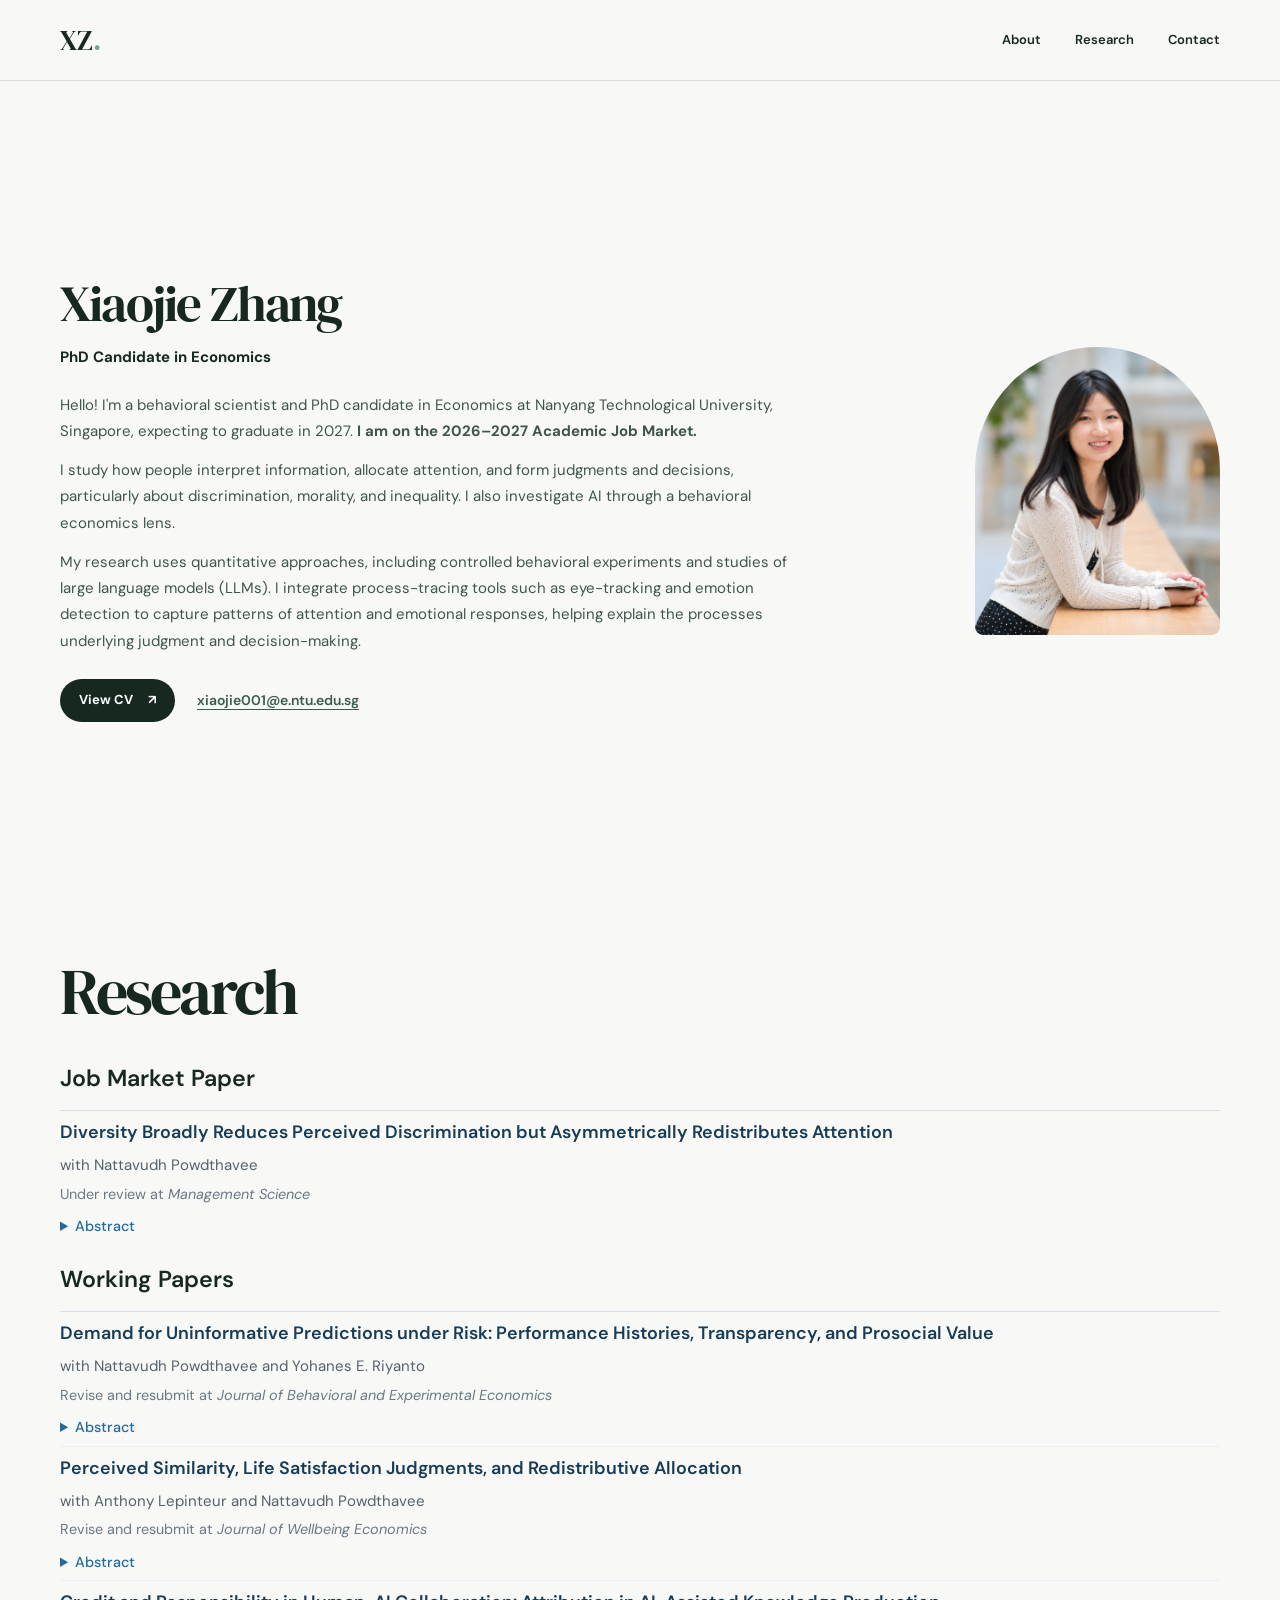
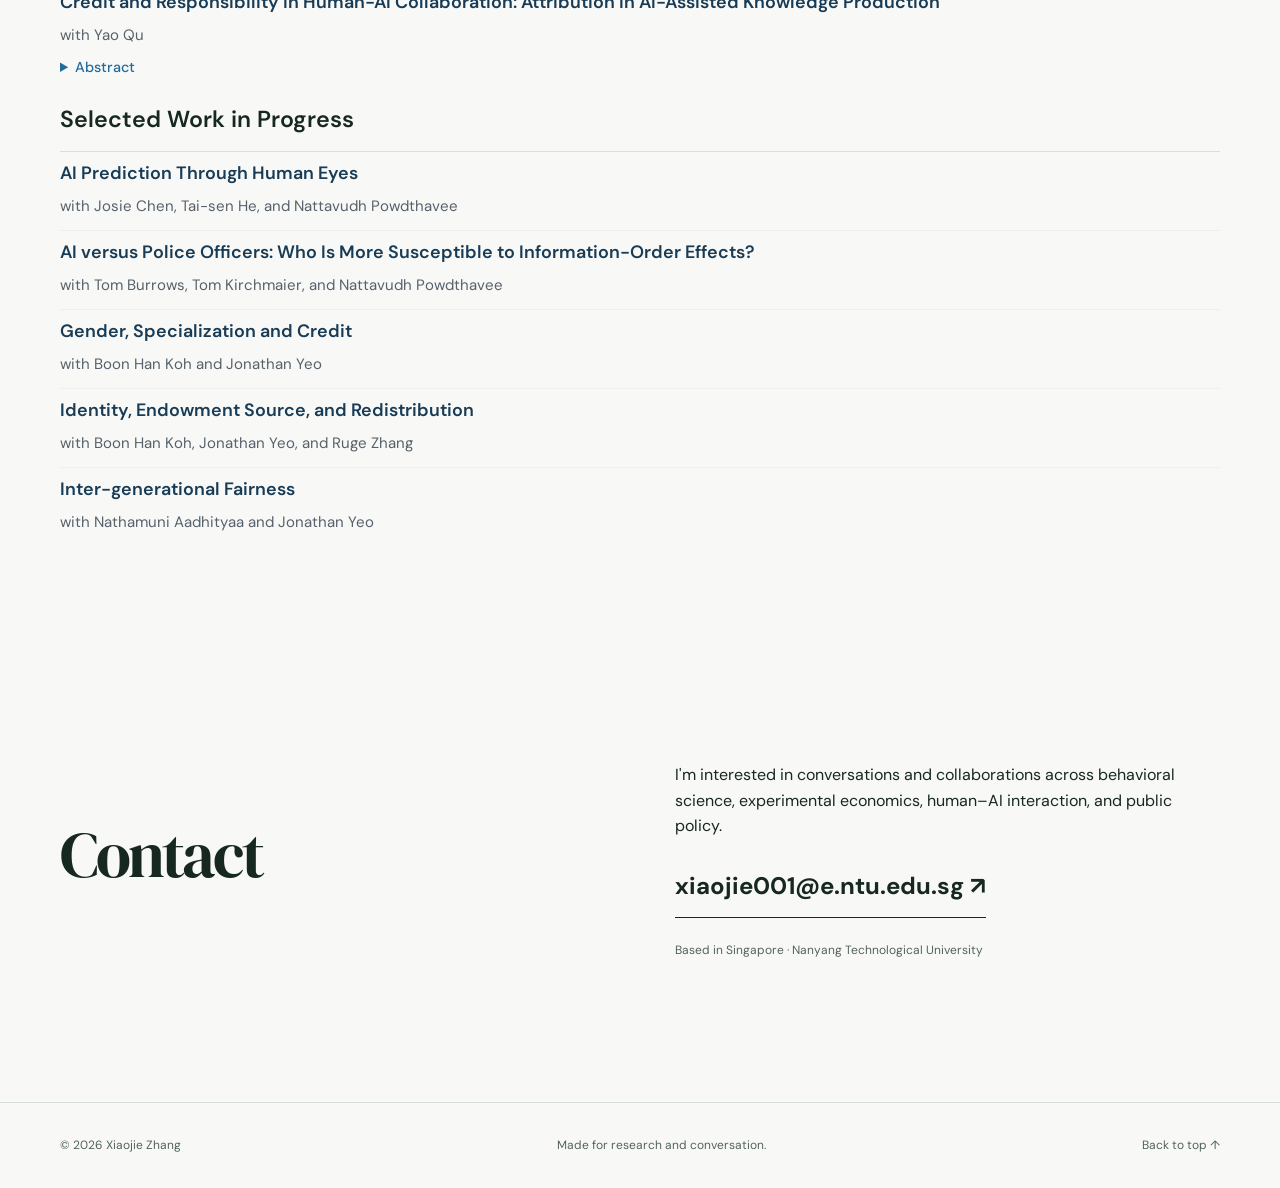
==== commit 2a579480: "1" ====
--- a/index.html
+++ b/index.html
@@ -146,46 +146,27 @@
     <article class="paper-entry">
       <h4>AI Prediction Through Human Eyes</h4>
       <p class="paper-authors">with Josie Chen, Tai-sen He, and Nattavudh Powdthavee</p>
-      <details class="paper-details">
-        <summary>Project Summary</summary>
-        <p>Exploring the role of human visual attention in AI predictions of human decisions.</p>
       </details>
     </article>
 
     <article class="paper-entry">
       <h4>AI versus Police Officers: Who Is More Susceptible to Information-Order Effects?</h4>
       <p class="paper-authors">with Tom Burrows, Tom Kirchmaier, and Nattavudh Powdthavee</p>
-      <details class="paper-details">
-        <summary>Project Summary</summary>
-        <p>Comparing the influence of information order on judgments made by people and AI.</p>
-      </details>
     </article>
 
     <article class="paper-entry">
       <h4>Gender, Specialization and Credit</h4>
       <p class="paper-authors">with Boon Han Koh and Jonathan Yeo</p>
-      <details class="paper-details">
-        <summary>Project Summary</summary>
-        <p>Studying gender and the distribution of credit in tasks involving specialization.</p>
-      </details>
     </article>
 
     <article class="paper-entry">
       <h4>Identity, Endowment Source, and Redistribution</h4>
       <p class="paper-authors">with Boon Han Koh, Jonathan Yeo, and Ruge Zhang</p>
-      <details class="paper-details">
-        <summary>Project Summary</summary>
-        <p>Research on identity, the origins of endowments, and redistributive decisions.</p>
-      </details>
     </article>
 
     <article class="paper-entry">
       <h4>Inter-generational Fairness</h4>
       <p class="paper-authors">with Nathamuni Aadhityaa and Jonathan Yeo</p>
-      <details class="paper-details">
-        <summary>Project Summary</summary>
-        <p>Exploring fairness and allocation across generations.</p>
-      </details>
     </article>
   </div>
 
--- a/styles.css
+++ b/styles.css
@@ -1,5 +1,5 @@
 @import url('https://fonts.googleapis.com/css2?family=DM+Sans:wght@400;500;600;700&family=DM+Serif+Display:ital@0;1&display=swap');
-:root{--bg:#f8f9f7;--ink:#172821;--muted:#53635b;--border:#d8dfd8;--accent:#385d4d;--pale:#eaf0e9;--card:#ffffff;--serif:'DM Serif Display',Georgia,serif;--sans:'DM Sans',Arial,sans-serif}*{box-sizing:border-box}html{scroll-behavior:smooth;scroll-padding-top:90px}body{margin:0;font-family:var(--sans);background:var(--bg);color:var(--ink);line-height:1.6;-webkit-font-smoothing:antialiased}a{color:inherit;text-decoration:none}button{font:inherit}.wrap{width:min(1160px,calc(100% - 80px));margin-inline:auto}.skip-link{position:absolute;top:-50px;left:10px;padding:10px;background:#fff;z-index:99}.skip-link:focus{top:10px}.site-header{position:sticky;top:0;z-index:10;background:rgba(248,249,247,.94);backdrop-filter:blur(16px);border-bottom:1px solid var(--border)}.nav-inner{min-height:80px;display:flex;align-items:center;justify-content:space-between;gap:24px}.brand{font-family:var(--serif);font-size:28px;line-height:1}.brand-dot{color:#7ca087}.main-nav{display:flex;gap:34px;font-size:13px;font-weight:600}.main-nav a,.footer a{transition:color .2s}.main-nav a:hover,.footer a:hover{color:#70927c}.nav-cv{border:1px solid var(--ink);border-radius:100px;padding:9px 20px;font-size:13px;font-weight:700}.nav-cv:hover{background:var(--ink);color:#fff}.hero{display:grid;grid-template-columns:1.32fr .68fr;align-items:center;gap:80px;min-height:650px;padding-top:72px;padding-bottom:92px}.eyebrow,.section-kicker,.small-label{letter-spacing:.17em;font-size:11px;font-weight:700}.eyebrow{display:flex;align-items:center;gap:10px;color:var(--accent)}.status-dot{height:7px;width:7px;background:#6c9a74;border-radius:50%}h1,h2,h3,p{margin-top:0}h1,h2{font-family:var(--serif);font-weight:400;letter-spacing:-.045em}h1{font-size:clamp(82px,10vw,150px);line-height:.92;margin:26px 0 35px}h1 em,h2 em{font-weight:400;color:var(--accent)}.hero-role{font-weight:700;font-size:18px;line-height:1.45}.hero-role span{font-weight:400;color:var(--muted)}.hero-intro{font-size:17px;color:var(--muted);max-width:520px;line-height:1.8;margin:25px 0 29px}.hero-actions{display:flex;gap:28px;align-items:center;flex-wrap:wrap}.button{display:inline-flex;gap:26px;align-items:center;padding:15px 23px;border-radius:100px;font-size:13px;font-weight:700}.button.primary{background:var(--ink);color:#fff}.button.primary:hover{background:var(--accent)}.text-link{font-size:13px;font-weight:700;border-bottom:1px solid var(--ink);padding-bottom:4px}.portrait{aspect-ratio:4/4.6;background:linear-gradient(145deg,#d5dfd4,#b5c8ba);overflow:hidden;border-radius:150px 150px 10px 10px}.portrait img{width:100%;height:100%;object-fit:cover}.portrait-placeholder{height:100%;display:flex;flex-direction:column;align-items:center;justify-content:center;color:#395c48;gap:20px}.monogram{font-family:var(--serif);font-size:100px;opacity:.55}.portrait-placeholder small{font-size:11px;letter-spacing:.1em;text-transform:uppercase}.hero-note{padding-top:24px}.small-label{color:var(--muted)}.hero-note p{font-family:var(--serif);font-size:21px;line-height:1.4;margin:10px 0 0}.hero-note span:not(.small-label){color:#8b9e8d}.about-section{background:var(--pale);padding:115px 0}.about-grid{display:grid;grid-template-columns:1fr 1fr;gap:90px}.section-kicker{color:var(--accent);margin-bottom:27px}h2{font-size:clamp(43px,5vw,68px);line-height:1.05}.about-text{font-size:17px;line-height:1.85;color:#40554a}.about-text p{margin-bottom:20px}.tags{display:flex;flex-wrap:wrap;gap:9px;margin-top:25px}.tags span{border:1px solid #b4c6b8;border-radius:40px;padding:7px 13px;font-size:12px;color:var(--ink)}.research-section{padding-top:120px;padding-bottom:110px}.section-heading{display:flex;justify-content:space-between;gap:40px;align-items:end;margin-bottom:35px}.section-heading h2{margin-bottom:0}.section-heading>p{color:var(--muted);max-width:260px;font-size:14px}.filter-bar{display:flex;gap:10px;flex-wrap:wrap;border-bottom:1px solid var(--border);padding:0 0 25px;margin-bottom:28px}.filter{background:transparent;border:1px solid var(--border);border-radius:40px;padding:10px 17px;cursor:pointer;font-size:12px;font-weight:700;color:var(--muted);transition:background .2s,color .2s}.filter:hover,.filter.active{background:var(--ink);color:#fff;border-color:var(--ink)}.filter-count{opacity:.55;padding-left:6px}.project-grid{display:grid;grid-template-columns:repeat(3,minmax(0,1fr));gap:16px}.project{background:var(--card);border:1px solid var(--border);border-radius:8px;min-height:355px;padding:27px;display:flex;flex-direction:column;justify-content:space-between;gap:26px;transition:transform .2s,border-color .2s,box-shadow .2s}.project:hover{transform:translateY(-4px);border-color:#9fb5a6;box-shadow:0 10px 25px rgba(28,61,44,.06)}.project[hidden]{display:none}.project.featured{grid-column:span 2;background:#213b30;color:#f5f7f2}.project-top,.project-bottom{display:flex;justify-content:space-between;gap:10px}.project-index{font-size:10px;letter-spacing:.14em;font-weight:700;opacity:.75}.project-icon{font-size:20px;opacity:.55}.project-category{text-transform:uppercase;letter-spacing:.12em;color:#71927d;font-size:10px;font-weight:700}.featured .project-category{color:#b6d7bf}.project h3{font-family:var(--serif);font-size:25px;line-height:1.18;font-weight:400;letter-spacing:-.018em;margin:14px 0}.featured h3{font-size:clamp(30px,3.2vw,42px);max-width:650px}.project-description{font-size:13px;opacity:.8;line-height:1.75;max-width:580px}.project-bottom{border-top:1px solid var(--border);padding-top:19px;flex-direction:column}.featured .project-bottom{border-color:#496456}.project-bottom p{font-size:12px;line-height:1.6;margin:0;opacity:.85}.project-status{font-size:11px;opacity:.7}.research-note{margin-top:25px;color:var(--muted);font-size:12px}.experience-section{background:#edf1eb;padding:115px 0}.experience-grid{display:grid;grid-template-columns:.8fr 1.2fr;gap:90px}.experience-intro{max-width:290px;color:var(--muted)}.experience-columns{display:grid;grid-template-columns:1fr 1fr;gap:35px}.experience-group h3{font-size:14px;letter-spacing:.04em;border-bottom:1px solid #bdcbc0;padding-bottom:15px;margin-bottom:17px}.timeline-item{display:grid;grid-template-columns:86px 1fr;gap:12px;margin-bottom:18px}.timeline-item span{font-size:11px;color:var(--muted)}.timeline-item p,.compact-copy{font-size:13px;line-height:1.7;margin:0;color:#43564a}.timeline-item strong,.compact-copy strong{color:var(--ink)}.contact-section{padding-top:125px;padding-bottom:130px}.contact-grid{display:grid;grid-template-columns:1fr 1fr;gap:70px;align-items:center}.contact-grid h2{margin:0}.contact-grid>div>p:first-child{max-width:450px;font-size:17px;color:var(--muted)}.contact-email{display:inline-block;border-bottom:1px solid var(--ink);font-weight:700;font-size:clamp(16px,2.1vw,24px);padding:12px 0}.location{font-size:12px;color:var(--muted);margin-top:23px}.footer{border-top:1px solid var(--border)}.footer-inner{min-height:85px;display:flex;align-items:center;justify-content:space-between;gap:20px;font-size:12px;color:var(--muted)}:focus-visible{outline:3px solid #8bad94;outline-offset:3px}@media(max-width:900px){.wrap{width:min(100% - 44px,720px)}.hero{gap:35px;min-height:auto}.project-grid{grid-template-columns:repeat(2,minmax(0,1fr))}.about-grid,.experience-grid{gap:45px}.experience-columns{grid-template-columns:1fr}}@media(max-width:650px){.wrap{width:calc(100% - 36px)}.nav-inner{min-height:70px;gap:10px}.main-nav{gap:12px;font-size:11px}.main-nav a[href="#experience"]{display:none}.nav-cv{padding:6px 12px;font-size:11px}.hero{display:flex;flex-direction:column;align-items:stretch;padding-top:55px;padding-bottom:70px;gap:50px}.hero-aside{display:grid;grid-template-columns:140px 1fr;align-items:center;gap:22px}.portrait{height:170px;aspect-ratio:auto;border-radius:90px 90px 6px 6px}.monogram{font-size:50px}.portrait-placeholder small{font-size:8px;text-align:center}.hero-note{padding:0}.hero-note p{font-size:17px}h1{font-size:clamp(72px,16vw,105px)}.hero-intro{font-size:15px}.about-section,.experience-section{padding:75px 0}.about-grid,.experience-grid,.contact-grid{grid-template-columns:1fr;gap:22px}.about-text{font-size:15px}.research-section{padding:75px 0}.section-heading{display:block}.section-heading>p{margin-top:22px}.project-grid{grid-template-columns:1fr}.project.featured{grid-column:auto}.project{min-height:300px}.featured h3{font-size:30px}.contact-section{padding:80px 0}.footer-inner{flex-wrap:wrap;padding:20px 0;min-height:auto}.footer-inner span:nth-child(2){display:none}}
+:root{--bg:#f8f9f7;--ink:#172821;--muted:#53635b;--border:#d8dfd8;--accent:#385d4d;--pale:#eaf0e9;--card:#ffffff;--serif:'DM Serif Display',Georgia,serif;--sans:'DM Sans',Arial,sans-serif}*{box-sizing:border-box}html{scroll-behavior:smooth;scroll-padding-top:90px}body{margin:0;font-family:var(--sans);background:var(--bg);color:var(--ink);line-height:1.6;-webkit-font-smoothing:antialiased}a{color:inherit;text-decoration:none}button{font:inherit}.wrap{width:min(1160px,calc(100% - 80px));margin-inline:auto}.skip-link{position:absolute;top:-50px;left:10px;padding:10px;background:#fff;z-index:99}.skip-link:focus{top:10px}.site-header{position:sticky;top:0;z-index:10;background:rgba(248,249,247,.94);backdrop-filter:blur(16px);border-bottom:1px solid var(--border)}.nav-inner{min-height:80px;display:flex;align-items:center;justify-content:space-between;gap:24px}.brand{font-family:var(--serif);font-size:28px;line-height:1}.brand-dot{color:#7ca087}.main-nav{display:flex;gap:34px;font-size:13px;font-weight:600}.main-nav a,.footer a{transition:color .2s}.main-nav a:hover,.footer a:hover{color:#70927c}.nav-cv{border:1px solid var(--ink);border-radius:100px;padding:9px 20px;font-size:13px;font-weight:700}.nav-cv:hover{background:var(--ink);color:#fff}.hero{display:grid;grid-template-columns:1.32fr .68fr;align-items:center;gap:80px;min-height:650px;padding-top:72px;padding-bottom:92px}.eyebrow,.section-kicker,.small-label{letter-spacing:.17em;font-size:11px;font-weight:700}.eyebrow{display:flex;align-items:center;gap:10px;color:var(--accent)}.status-dot{height:7px;width:7px;background:#6c9a74;border-radius:50%}h1,h2,h3,p{margin-top:0}h1,h2{font-family:var(--serif);font-weight:400;letter-spacing:-.045em}h1{font-size:clamp(82px,10vw,150px);line-height:.92;margin:26px 0 35px}h1 em,h2 em{font-weight:400;color:var(--accent)}.hero-role{font-weight:700;font-size:18px;line-height:1.45}.hero-role span{font-weight:400;color:var(--muted)}.hero-intro{font-size:17px;color:var(--muted);max-width:520px;line-height:1.8;margin:25px 0 29px}.hero-actions{display:flex;gap:28px;align-items:center;flex-wrap:wrap}.button{display:inline-flex;gap:26px;align-items:center;padding:15px 23px;border-radius:100px;font-size:13px;font-weight:700}.button.primary{background:var(--ink);color:#fff}.button.primary:hover{background:var(--accent)}.text-link{font-size:13px;font-weight:700;border-bottom:1px solid var(--ink);padding-bottom:4px}.portrait{aspect-ratio:4/4.6;background:linear-gradient(145deg,#d5dfd4,#b5c8ba);overflow:hidden;border-radius:150px 150px 10px 10px}.portrait img{width:100%;height:100%;object-fit:cover}.portrait-placeholder{height:100%;display:flex;flex-direction:column;align-items:center;justify-content:center;color:#395c48;gap:20px}.monogram{font-family:var(--serif);font-size:100px;opacity:.55}.portrait-placeholder small{font-size:11px;letter-spacing:.1em;text-transform:uppercase}.hero-note{padding-top:24px}.small-label{color:var(--muted)}.hero-note p{font-family:var(--serif);font-size:21px;line-height:1.4;margin:10px 0 0}.hero-note span:not(.small-label){color:#8b9e8d}.about-section{background:var(--pale);padding:115px 0}.about-grid{display:grid;grid-template-columns:1fr 1fr;gap:90px}.section-kicker{color:var(--accent);margin-bottom:27px}h2{font-size:clamp(43px,5vw,68px);line-height:1.05}.about-text{font-size:17px;line-height:1.85;color:#40554a}.about-text p{margin-bottom:20px}.tags{display:flex;flex-wrap:wrap;gap:9px;margin-top:25px}.tags span{border:1px solid #b4c6b8;border-radius:40px;padding:7px 13px;font-size:12px;color:var(--ink)}.research-section{padding-top:30px;padding-bottom:30px}.section-heading{display:flex;justify-content:space-between;gap:40px;align-items:end;margin-bottom:35px}.section-heading h2{margin-bottom:0}.section-heading>p{color:var(--muted);max-width:260px;font-size:14px}.filter-bar{display:flex;gap:10px;flex-wrap:wrap;border-bottom:1px solid var(--border);padding:0 0 25px;margin-bottom:28px}.filter{background:transparent;border:1px solid var(--border);border-radius:40px;padding:10px 17px;cursor:pointer;font-size:12px;font-weight:700;color:var(--muted);transition:background .2s,color .2s}.filter:hover,.filter.active{background:var(--ink);color:#fff;border-color:var(--ink)}.filter-count{opacity:.55;padding-left:6px}.project-grid{display:grid;grid-template-columns:repeat(3,minmax(0,1fr));gap:16px}.project{background:var(--card);border:1px solid var(--border);border-radius:8px;min-height:355px;padding:27px;display:flex;flex-direction:column;justify-content:space-between;gap:26px;transition:transform .2s,border-color .2s,box-shadow .2s}.project:hover{transform:translateY(-4px);border-color:#9fb5a6;box-shadow:0 10px 25px rgba(28,61,44,.06)}.project[hidden]{display:none}.project.featured{grid-column:span 2;background:#213b30;color:#f5f7f2}.project-top,.project-bottom{display:flex;justify-content:space-between;gap:10px}.project-index{font-size:10px;letter-spacing:.14em;font-weight:700;opacity:.75}.project-icon{font-size:20px;opacity:.55}.project-category{text-transform:uppercase;letter-spacing:.12em;color:#71927d;font-size:10px;font-weight:700}.featured .project-category{color:#b6d7bf}.project h3{font-family:var(--serif);font-size:25px;line-height:1.18;font-weight:400;letter-spacing:-.018em;margin:14px 0}.featured h3{font-size:clamp(30px,3.2vw,42px);max-width:650px}.project-description{font-size:13px;opacity:.8;line-height:1.75;max-width:580px}.project-bottom{border-top:1px solid var(--border);padding-top:19px;flex-direction:column}.featured .project-bottom{border-color:#496456}.project-bottom p{font-size:12px;line-height:1.6;margin:0;opacity:.85}.project-status{font-size:11px;opacity:.7}.research-note{margin-top:25px;color:var(--muted);font-size:12px}.experience-section{background:#edf1eb;padding:115px 0}.experience-grid{display:grid;grid-template-columns:.8fr 1.2fr;gap:90px}.experience-intro{max-width:290px;color:var(--muted)}.experience-columns{display:grid;grid-template-columns:1fr 1fr;gap:35px}.experience-group h3{font-size:14px;letter-spacing:.04em;border-bottom:1px solid #bdcbc0;padding-bottom:15px;margin-bottom:17px}.timeline-item{display:grid;grid-template-columns:86px 1fr;gap:12px;margin-bottom:18px}.timeline-item span{font-size:11px;color:var(--muted)}.timeline-item p,.compact-copy{font-size:13px;line-height:1.7;margin:0;color:#43564a}.timeline-item strong,.compact-copy strong{color:var(--ink)}.contact-section{padding-top:125px;padding-bottom:130px}.contact-grid{display:grid;grid-template-columns:1fr 1fr;gap:70px;align-items:center}.contact-grid h2{margin:0}.contact-grid>div>p:first-child{max-width:450px;font-size:17px;color:var(--muted)}.contact-email{display:inline-block;border-bottom:1px solid var(--ink);font-weight:700;font-size:clamp(16px,2.1vw,24px);padding:12px 0}.location{font-size:12px;color:var(--muted);margin-top:23px}.footer{border-top:1px solid var(--border)}.footer-inner{min-height:85px;display:flex;align-items:center;justify-content:space-between;gap:20px;font-size:12px;color:var(--muted)}:focus-visible{outline:3px solid #8bad94;outline-offset:3px}@media(max-width:900px){.wrap{width:min(100% - 44px,720px)}.hero{gap:35px;min-height:auto}.project-grid{grid-template-columns:repeat(2,minmax(0,1fr))}.about-grid,.experience-grid{gap:45px}.experience-columns{grid-template-columns:1fr}}@media(max-width:650px){.wrap{width:calc(100% - 36px)}.nav-inner{min-height:70px;gap:10px}.main-nav{gap:12px;font-size:11px}.main-nav a[href="#experience"]{display:none}.nav-cv{padding:6px 12px;font-size:11px}.hero{display:flex;flex-direction:column;align-items:stretch;padding-top:55px;padding-bottom:70px;gap:50px}.hero-aside{display:grid;grid-template-columns:140px 1fr;align-items:center;gap:22px}.portrait{height:170px;aspect-ratio:auto;border-radius:90px 90px 6px 6px}.monogram{font-size:50px}.portrait-placeholder small{font-size:8px;text-align:center}.hero-note{padding:0}.hero-note p{font-size:17px}h1{font-size:clamp(72px,16vw,105px)}.hero-intro{font-size:15px}.about-section,.experience-section{padding:75px 0}.about-grid,.experience-grid,.contact-grid{grid-template-columns:1fr;gap:22px}.about-text{font-size:15px}.research-section{padding:75px 0}.section-heading{display:block}.section-heading>p{margin-top:22px}.project-grid{grid-template-columns:1fr}.project.featured{grid-column:auto}.project{min-height:300px}.featured h3{font-size:30px}.contact-section{padding:80px 0}.footer-inner{flex-wrap:wrap;padding:20px 0;min-height:auto}.footer-inner span:nth-child(2){display:none}}
 
 /* Compact combined homepage and About section */
 .intro-section{display:grid;grid-template-columns:minmax(0,1fr) 245px;gap:64px;align-items:center;padding-top:61px;padding-bottom:76px;min-height:0}
@@ -49,20 +49,20 @@
 /* Research section — academic publication list */
 
 .research-group {
-  margin-top: 3.5rem;
+  margin-top: 1rem;
 }
 
 .research-group-title {
   font-size: 1.45rem;
   font-weight: 600;
   padding-bottom: 0.8rem;
-  margin-bottom: 1.5rem;
+  margin-bottom: 0.5rem;
   border-bottom: 1px solid #d8dfe5;
 }
 
 .paper-entry {
-  padding: 0 0 1.6rem;
-  margin-bottom: 1.8rem;
+  padding: 0 0 0.4rem;
+  margin-bottom: 0.5rem;
   border-bottom: 1px solid #edf0f2;
 }
 
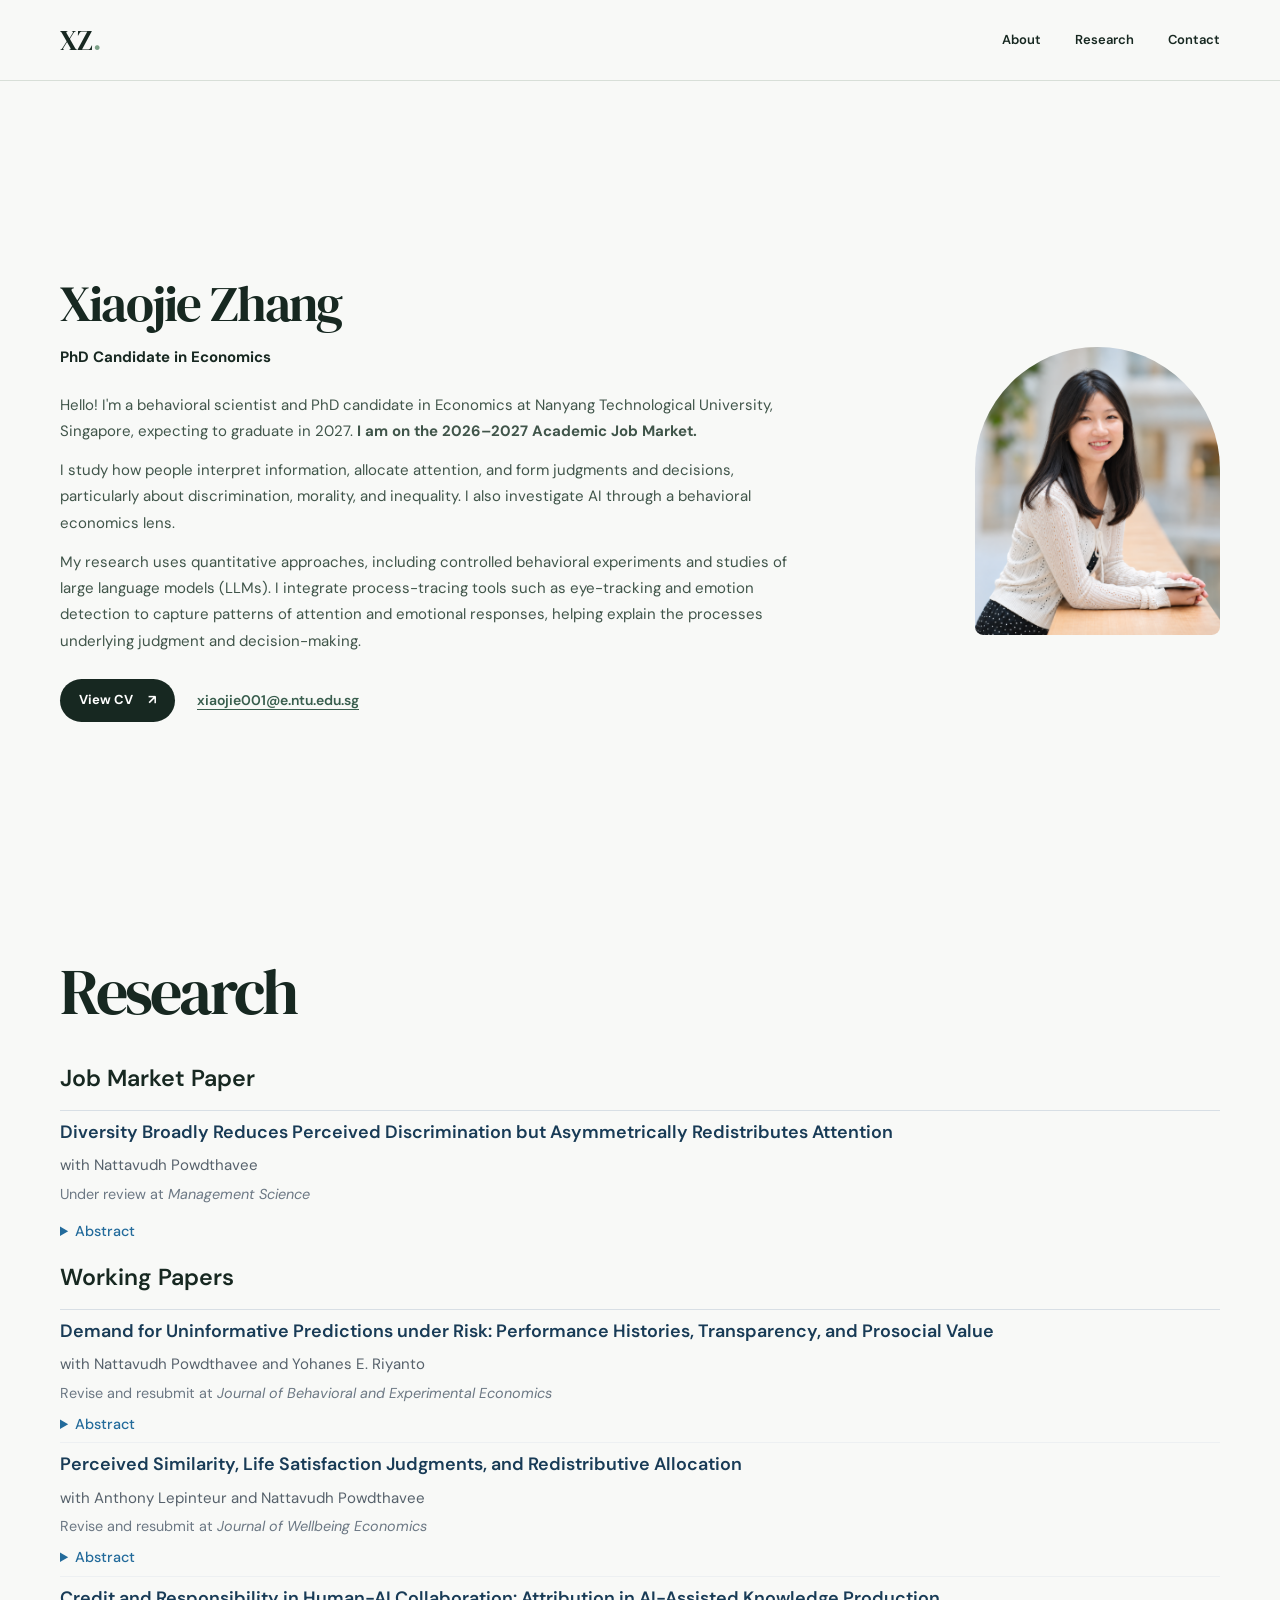
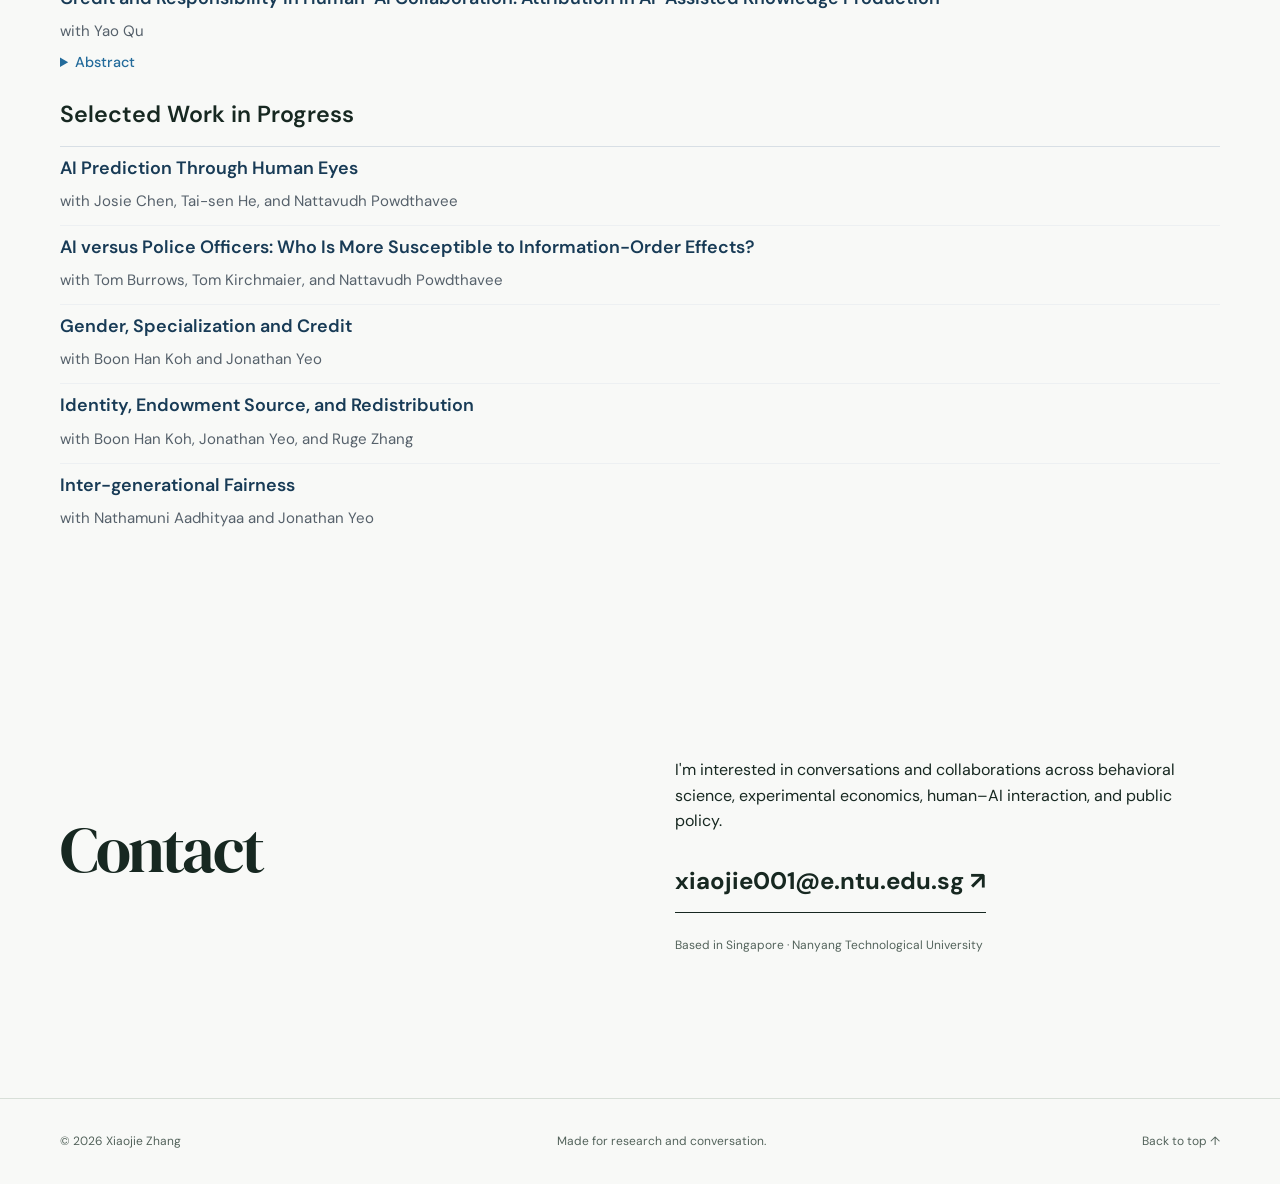
==== commit 5cbd0cbf: "-" ====
--- a/index.html
+++ b/index.html
@@ -69,17 +69,28 @@
   </div>
 
   <!-- JOB MARKET PAPER -->
-  <div class="research-group">
-    <h3 class="research-group-title">Job Market Paper</h3>
 
-    <article class="paper-entry">
-      <h4>Diversity Broadly Reduces Perceived Discrimination but Asymmetrically Redistributes Attention  </h4>
-      <p class="paper-authors">with Nattavudh Powdthavee</p>
-      <p class="paper-status">Under review at <em>Management Science</em></p>
+<div class="research-group">
+  <h3 class="research-group-title">Job Market Paper</h3>
+
+  <article class="paper-entry">
+    <h4>
+      <a href="https://laborhub.ilr.cornell.edu/publications/41/"
+         target="_blank"
+         rel="noopener noreferrer"
+         class="paper-title-link">
+        Diversity Broadly Reduces Perceived Discrimination but Asymmetrically Redistributes Attention
+      </a>
+    </h4>
+    <p class="paper-authors">with Nattavudh Powdthavee</p>
+    <p class="paper-status">Under review at <em>Management Science</em></p>
+  </article>
+</div>
+
 
 <div class="paper-actions">
-  <details class="paper-details">
-    <summary>Abstract</summary>
+ <details class="paper-details">
+        <summary>Abstract</summary>
     <p>
      Organizations often treat workforce diversity as evidence of fairness, yet diversity itself
 may shape how discrimination is recognized. We investigate this possibility in a preregistered
--- a/styles.css
+++ b/styles.css
@@ -157,3 +157,23 @@
 .paper-text-link:hover {
   text-decoration: underline;
 }
+
+.paper-title-link {
+  color: inherit;
+  text-decoration: none;
+  transition: color 0.2s ease;
+}
+
+.paper-title-link:hover {
+  color: #2563eb;
+  text-decoration: underline;
+}
+
+
+.paper-status {
+  margin-bottom: 0px;
+}
+
+.paper-actions {
+  margin-top: 0;
+}
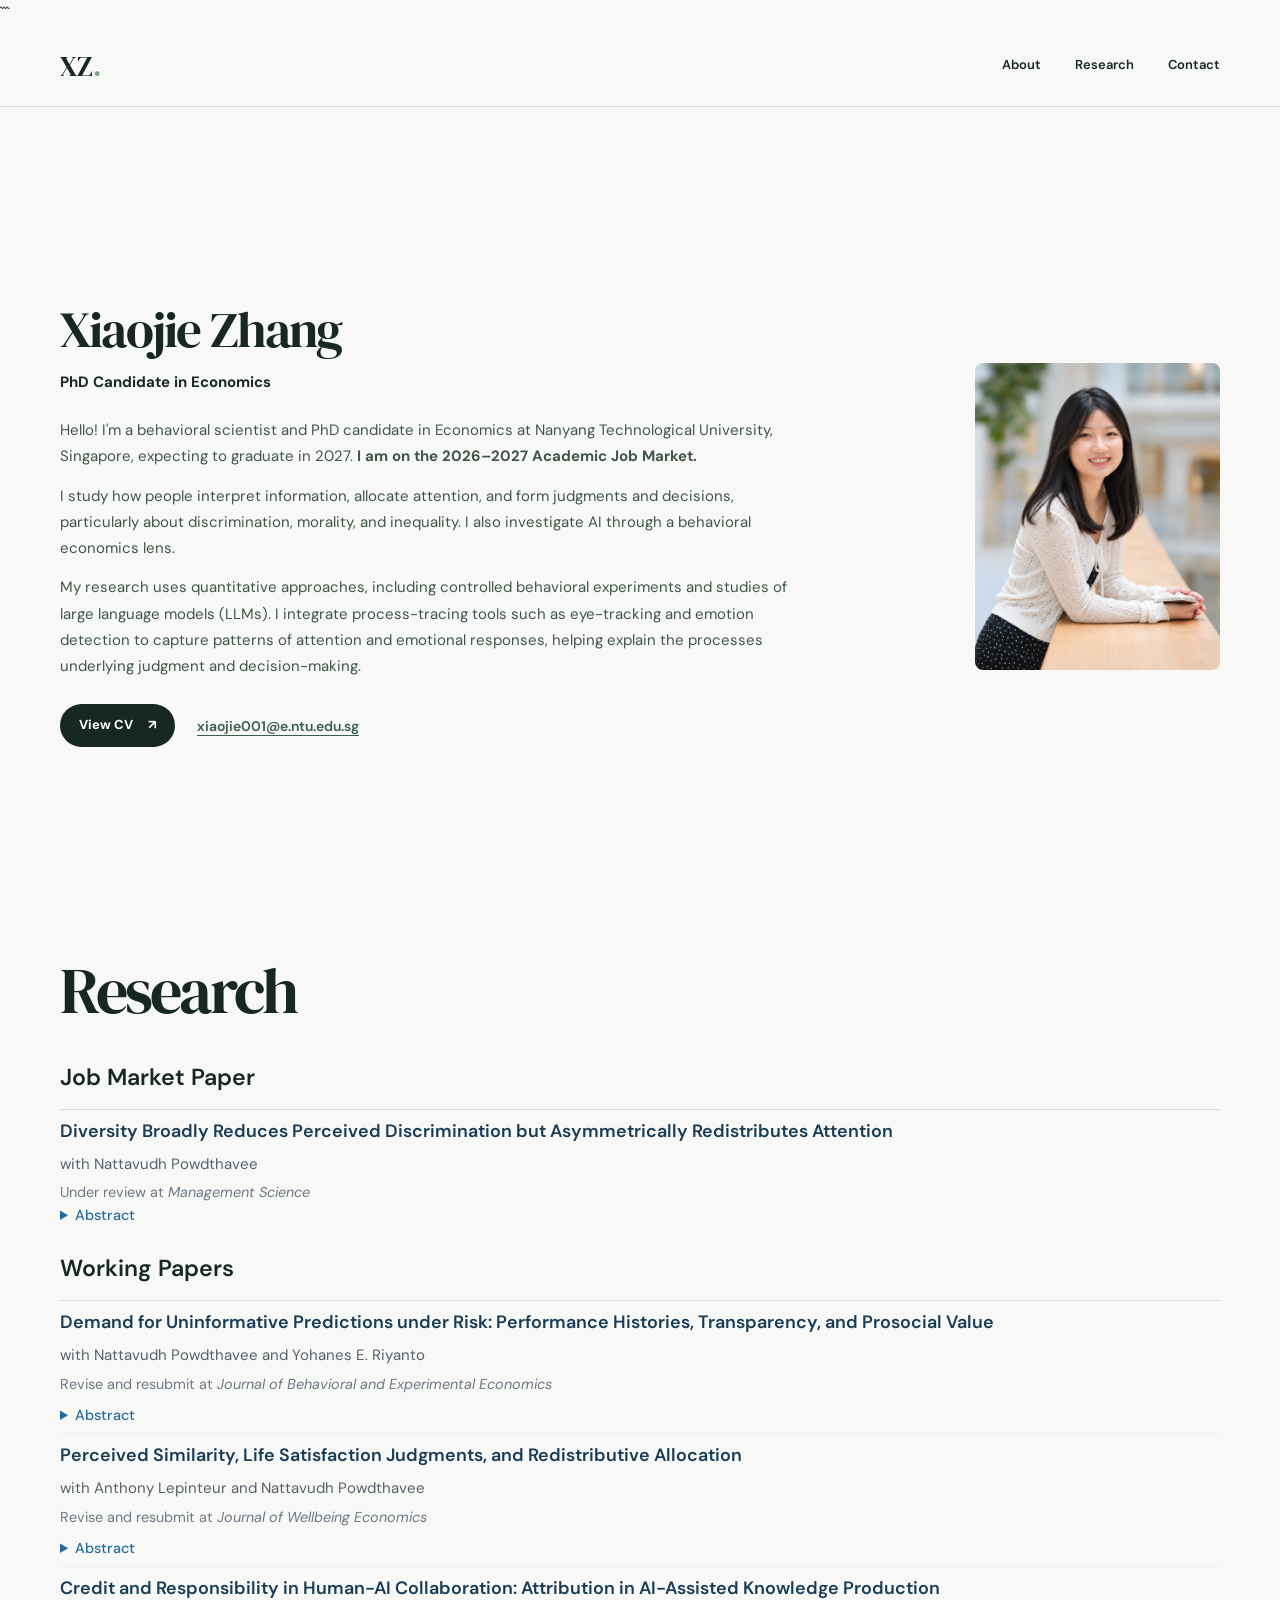
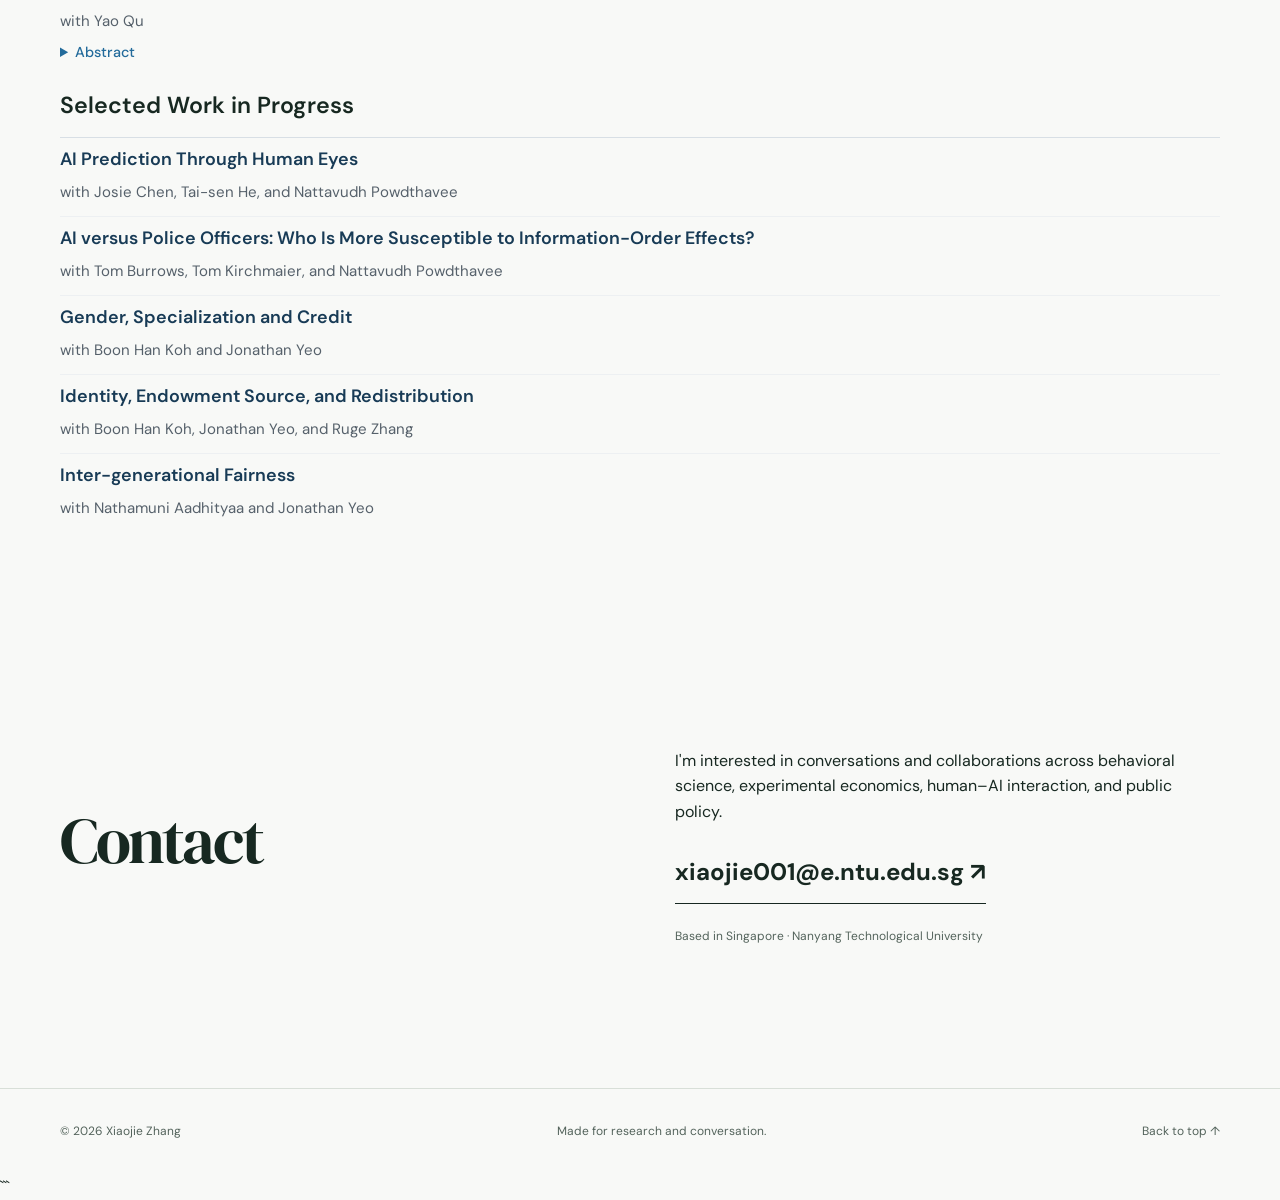
==== commit 848bf240: "make it mobile-friendly" ====
--- a/index.html
+++ b/index.html
@@ -1,7 +1,9 @@
+```
 <!doctype html>
 <html lang="en">
 <head>
   <meta charset="utf-8" />
+  <meta name="viewport" content="width=device-width, initial-scale=1.0" />
 
   <title>Xiaojie Zhang | Research</title>
   <link rel="stylesheet" href="styles.css" />
@@ -52,8 +54,7 @@
       </div>
       <aside class="intro-portrait" aria-label="Professional portrait">
         <div class="portrait">
-          <div class="portrait-placeholder"><span class="monogram"></span><small><img src="photo_xj.png" > </small></div>
-
+          <img src="photo_xj.png" alt="Portrait of Xiaojie Zhang" />
         </div>
       </aside>
     </section>
@@ -63,7 +64,7 @@
 
   <div class="section-heading">
     <div>
-      <p class="section-kicker"></p>
+      
       <h2 id="research-heading">Research</h2>
     </div>
   </div>
@@ -84,11 +85,7 @@
     </h4>
     <p class="paper-authors">with Nattavudh Powdthavee</p>
     <p class="paper-status">Under review at <em>Management Science</em></p>
-  </article>
-</div>
-
-
-<div class="paper-actions">
+  <div class="paper-actions">
  <details class="paper-details">
         <summary>Abstract</summary>
     <p>
@@ -109,12 +106,9 @@
 appears, but also whose disadvantage receives attention and whose is overlooked.
     </p>
   </details>
-
-
+  </div>
+  </article>
 </div>
-
-    </article>
-  </div>
 
   <!-- WORKING PAPERS -->
   <div class="research-group">
@@ -157,7 +151,6 @@
     <article class="paper-entry">
       <h4>AI Prediction Through Human Eyes</h4>
       <p class="paper-authors">with Josie Chen, Tai-sen He, and Nattavudh Powdthavee</p>
-      </details>
     </article>
 
     <article class="paper-entry">
@@ -193,3 +186,5 @@
   <footer class="footer"><div class="wrap footer-inner"><span>© <span id="year">2026</span> Xiaojie Zhang</span><span>Made for research and conversation.</span><a href="#top">Back to top ↑</a></div></footer>
 </body>
 </html>
+
+```
--- a/styles.css
+++ b/styles.css
@@ -138,8 +138,9 @@
 }
 
 .paper-actions .paper-details {
+  display: block;
   margin-top: 0;
-  display: contents;
+  min-width: 0;
 }
 
 .paper-actions .paper-details[open] {
@@ -177,3 +178,100 @@
 .paper-actions {
   margin-top: 0;
 }
+
+
+
+/* Mobile homepage:
+   Name -> Role -> Portrait -> CV/Email -> Introduction */
+
+@media (max-width: 650px) {
+
+  .intro-section {
+    display: flex;
+    flex-direction: column;
+    align-items: stretch;
+    min-height: 0;
+    gap: 0;
+  }
+
+  /* Allow elements inside intro-copy to be reordered */
+  .intro-copy {
+    display: contents;
+  }
+
+  /* 1. Name */
+  .intro-copy h1 {
+    order: 1;
+    font-size: clamp(34px, 9vw, 42px);
+    margin: 0 0 10px;
+  }
+
+  /* 2. Academic position */
+  .intro-role {
+    order: 2;
+    font-size: 15px;
+    margin-bottom: 24px;
+  }
+
+
+/* 3. Center portrait */
+.intro-portrait {
+  order: 3;
+  align-self: center;
+  width: 150px;
+  margin-bottom: 24px;
+}
+
+/* 4. Center CV and email in separate rows */
+.intro-contact {
+  order: 4;
+  display: flex;
+  flex-direction: column;
+  align-items: center;
+  justify-content: center;
+  gap: 14px;
+  width: 100%;
+  margin: 0 0 30px;
+}
+
+.intro-contact .button {
+  padding: 11px 24px;
+  white-space: nowrap;
+}
+
+.intro-email {
+  font-size: 13px;
+  text-align: center;
+  overflow-wrap: anywhere;
+}
+
+
+  /* 5. Self-introduction */
+  .intro-copy > p:not(.eyebrow):not(.intro-role) {
+    order: 5;
+    font-size: 14px;
+    line-height: 1.75;
+    margin-bottom: 15px;
+  }
+
+  /* Optional eyebrow label */
+  .intro-copy .eyebrow {
+    order: 0;
+  }
+
+}
+
+/* Portrait shape — desktop and mobile */
+.intro-portrait .portrait {
+  width: 100%;
+  height: auto;
+  aspect-ratio: 4 / 5;
+  border-radius: 8px;
+  overflow: hidden;
+}
+
+.intro-portrait .portrait img {
+  width: 100%;
+  height: 100%;
+  object-fit: cover;
+}
